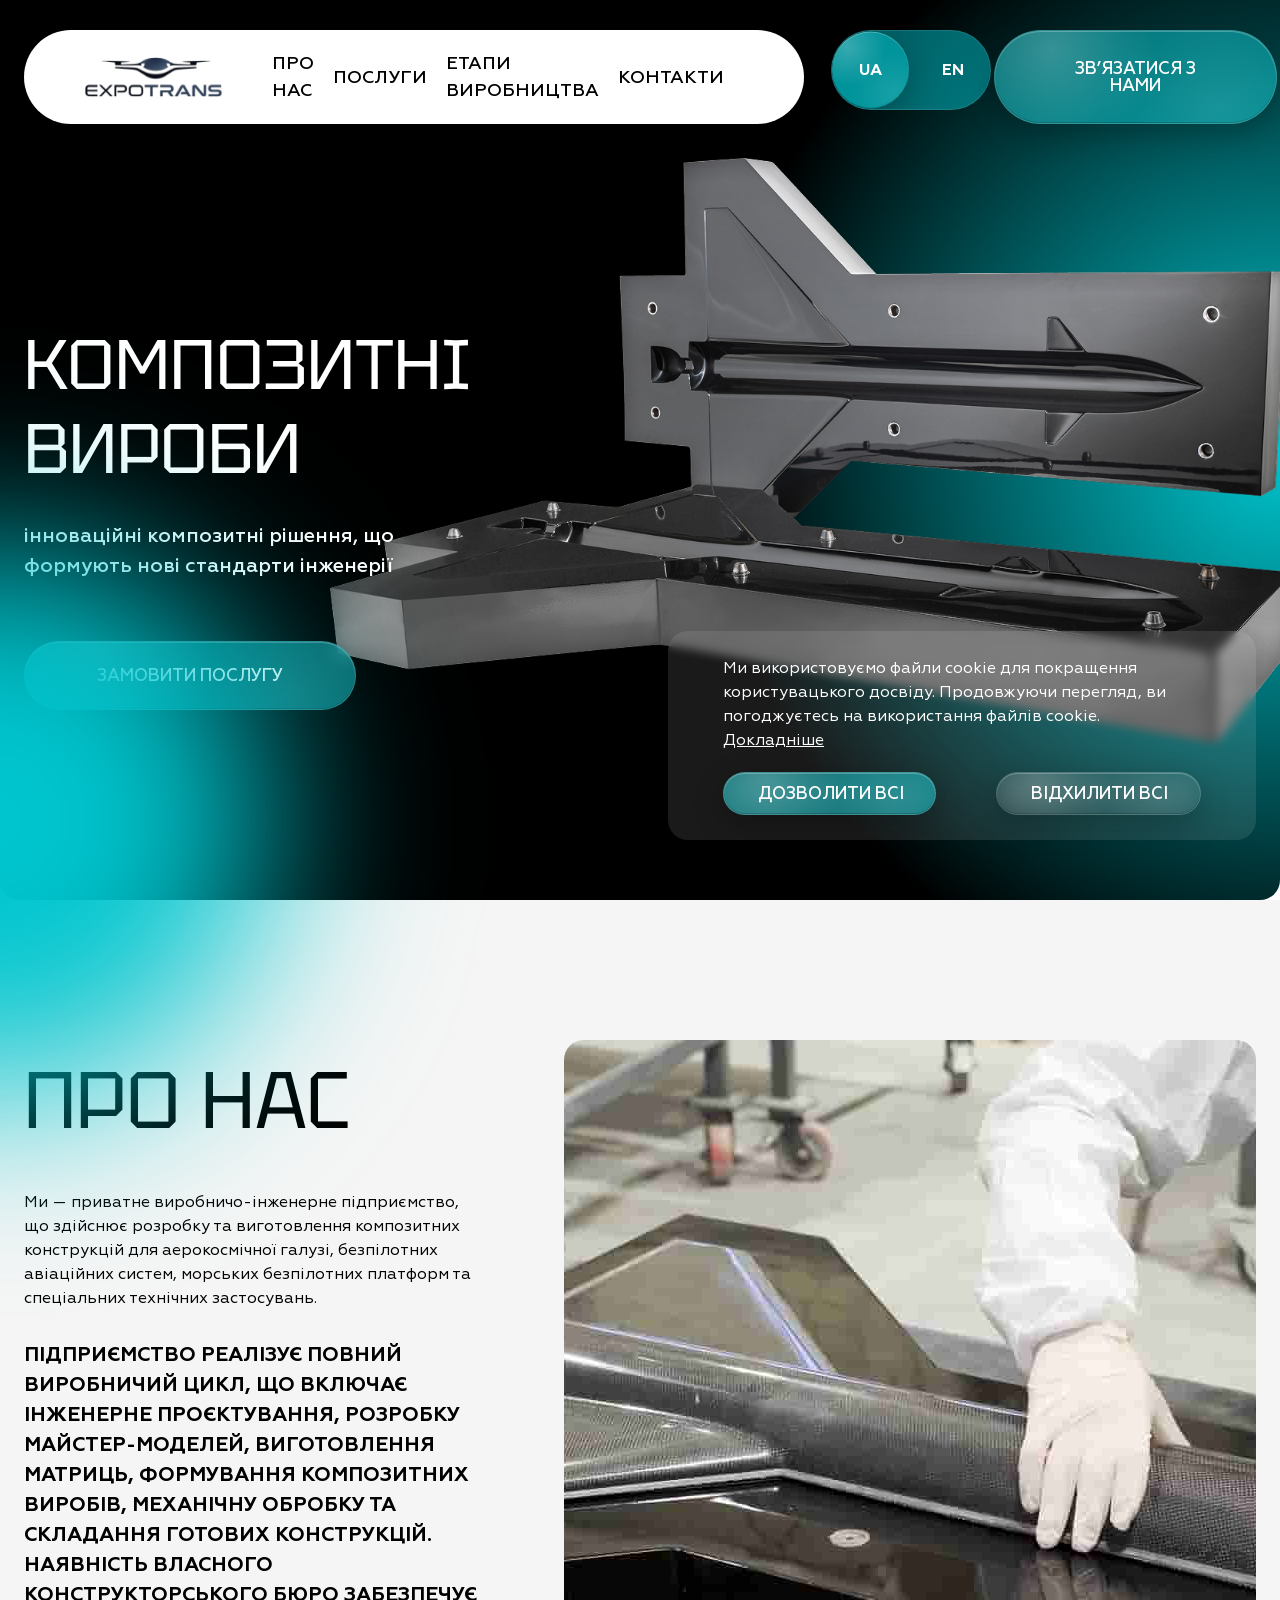
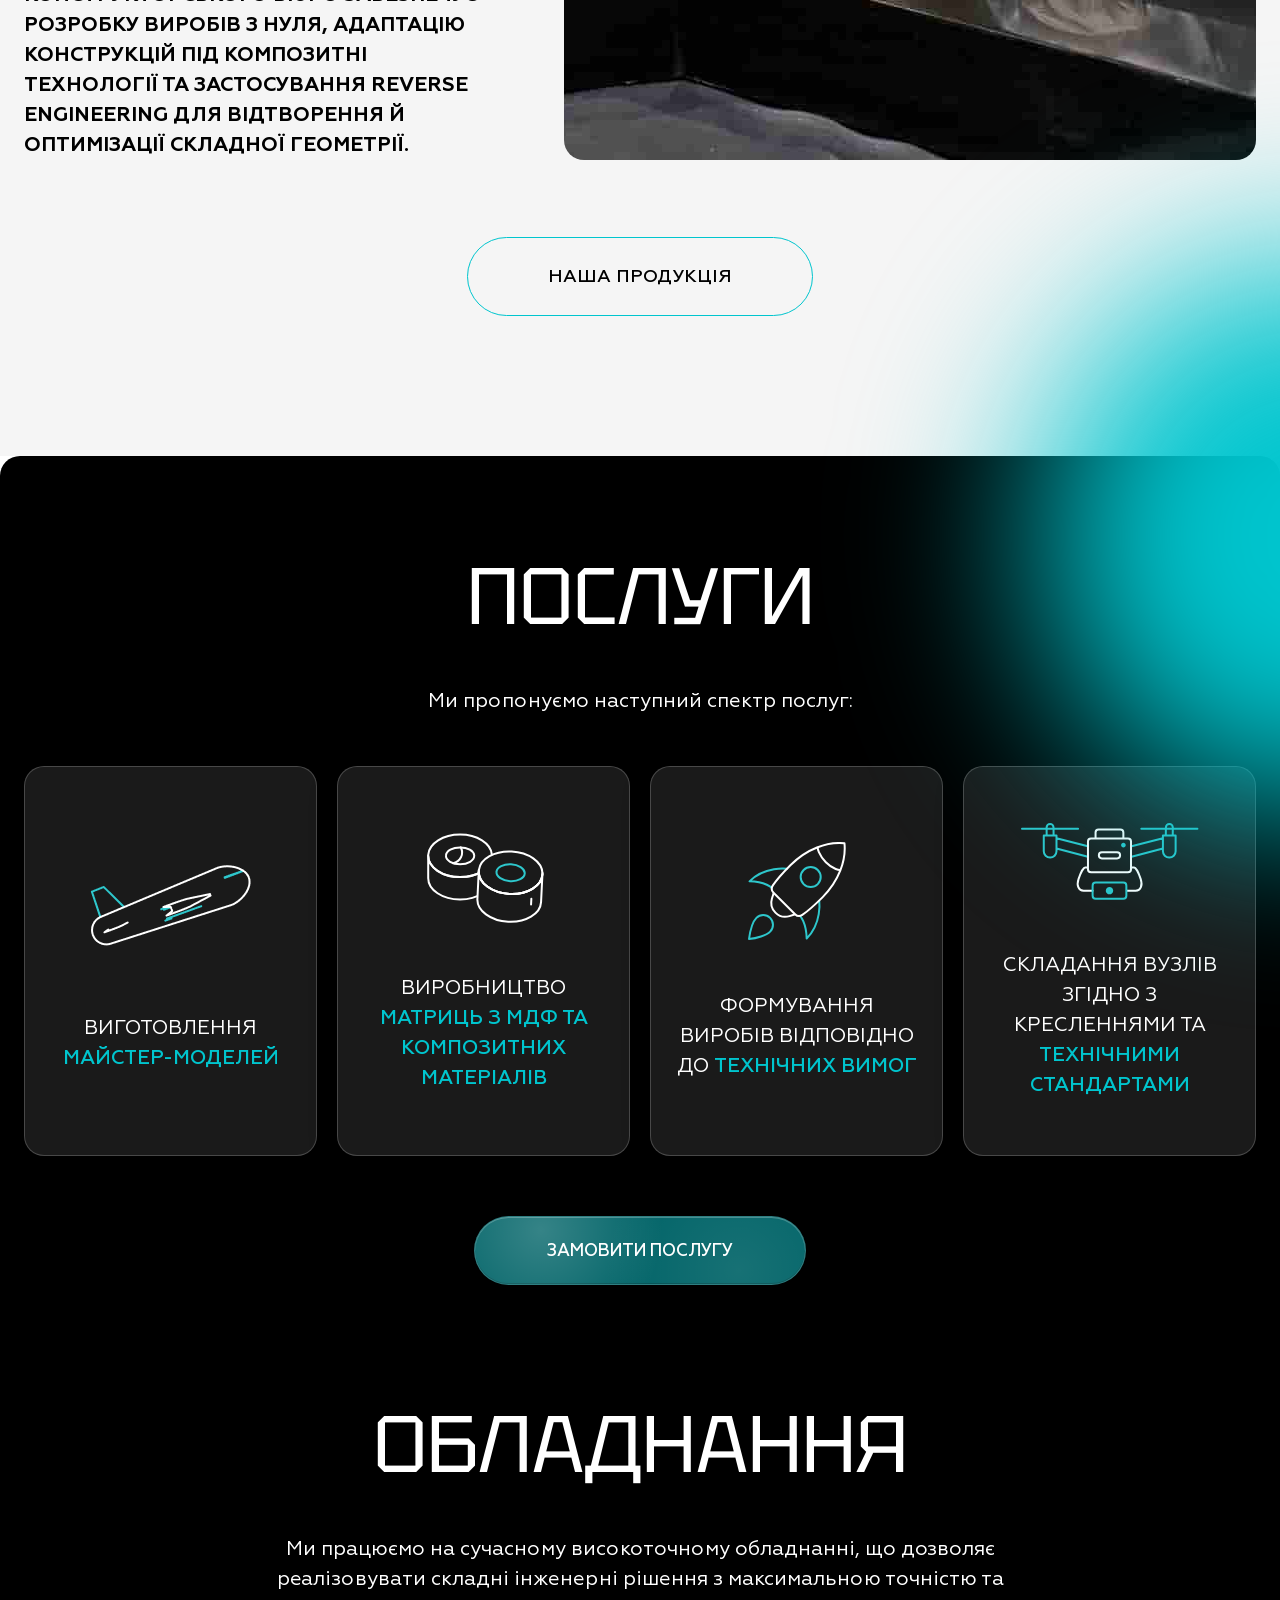
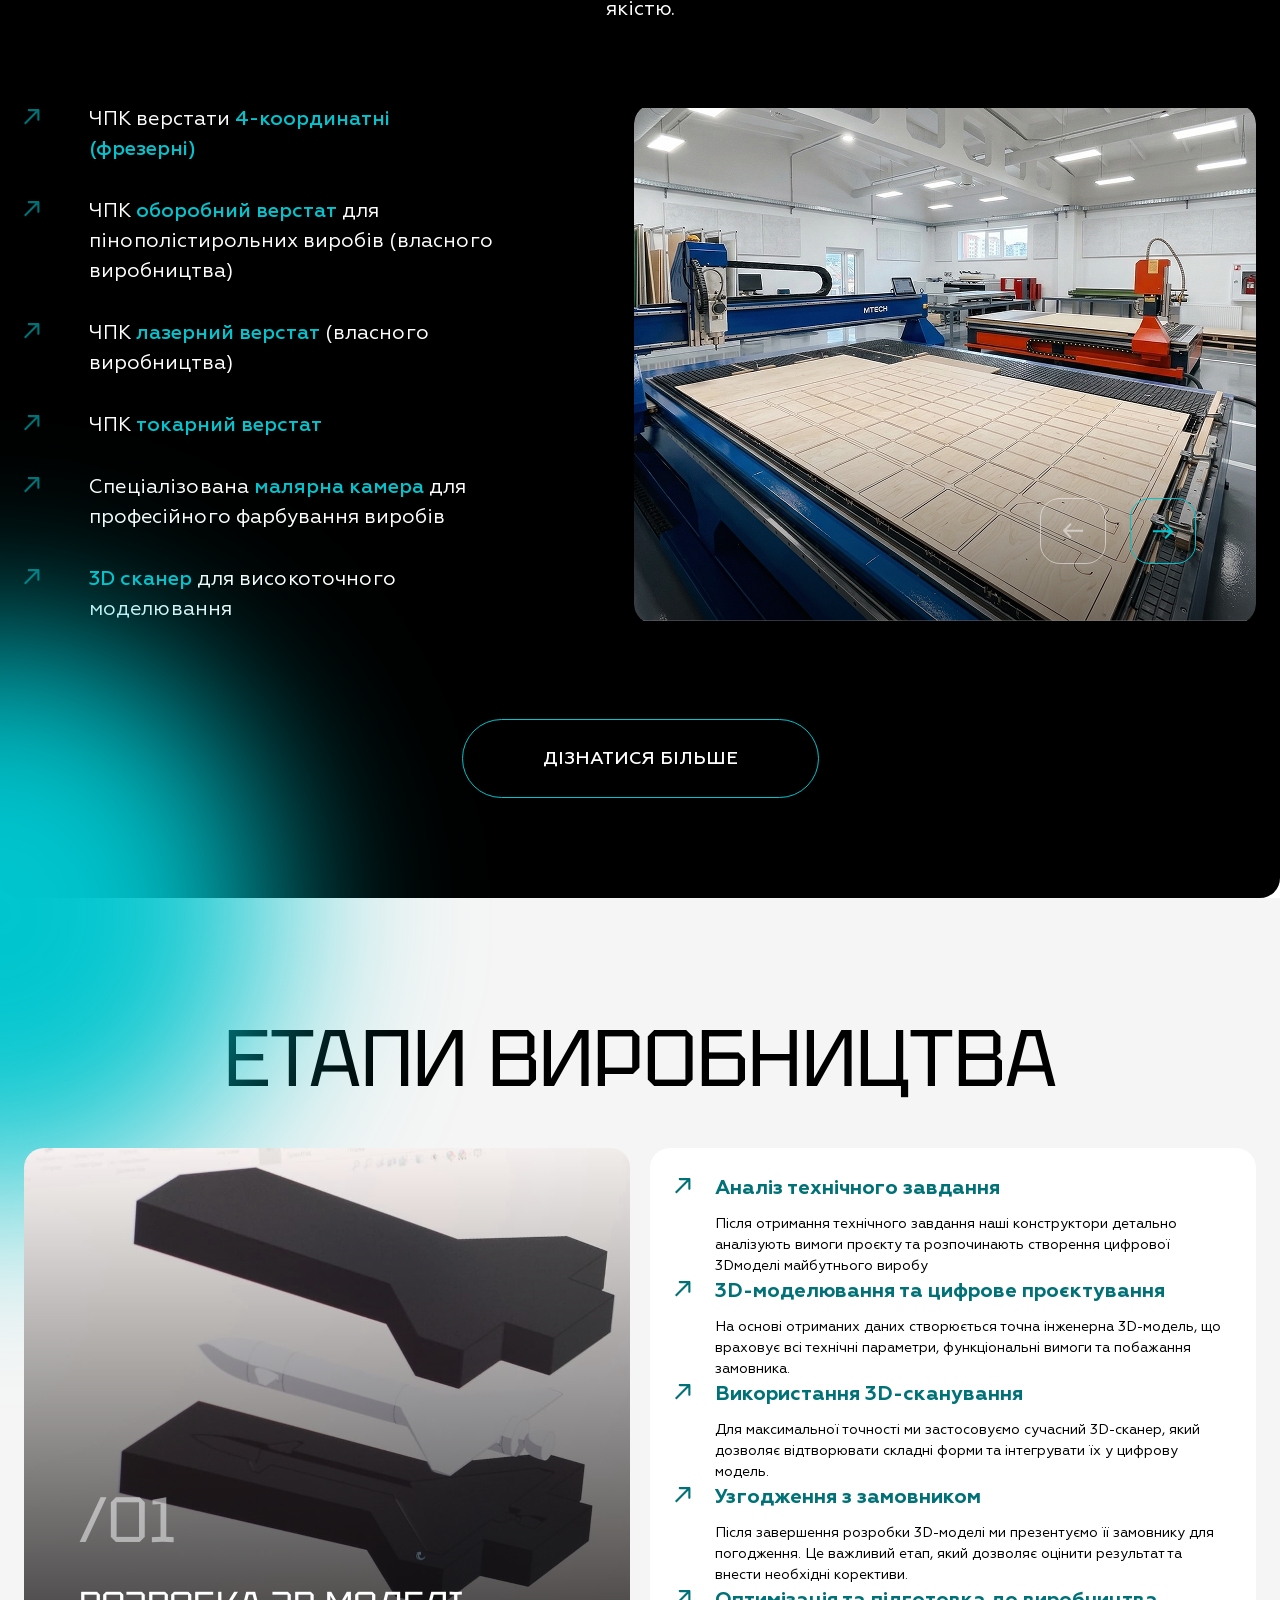
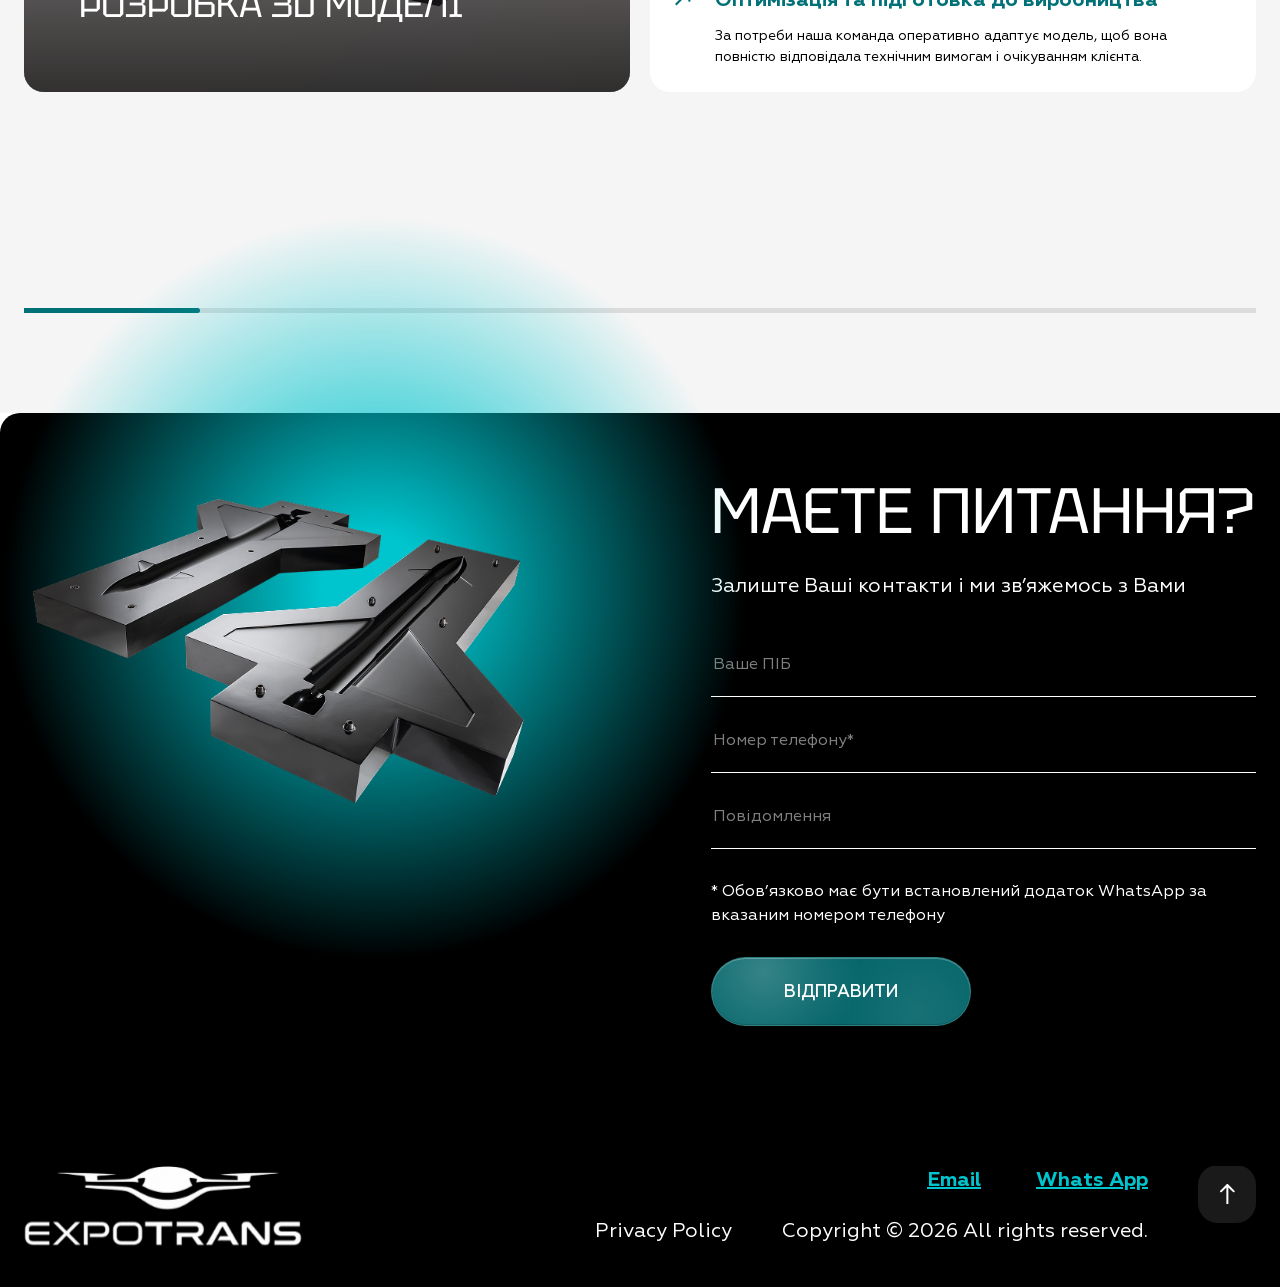
==== index.html @ 27c53d36 "Expotrans" ====
<!DOCTYPE html>
<html lang="ua">

<head>
    <meta charset="UTF-8">
    <meta name="viewport" content="width=device-width, initial-scale=1.0">
    <title>
      ІННОВАЦІЙНІ КОМПОЗИТНІ РІШЕННЯ, ЩО ФОРМУЮТЬ НОВІ СТАНДАРТИ ІНЖЕНЕРІЇ
    </title>
    <link rel="stylesheet" href="./css/main.css">
    <link rel="shortcut icon" href="./img/favicon.png" type="image/x-icon">

</head>

<body>
    <div class="overlay">
        <form class="overlay-form ajax-form">
            <svg class="close" width="32" height="32" viewBox="0 0 32 32" fill="none"
                xmlns="http://www.w3.org/2000/svg">
                <rect y="1.6515" width="2.33557" height="42.0422" transform="rotate(-45 0 1.6515)"
                    fill="currentColor" />
                <rect x="1.65137" y="31.3798" width="2.33557" height="42.0422" transform="rotate(-135 1.65137 31.3798)"
                    fill="currentColor" />
            </svg>
            <div class="overlay-form-communication d-none">
                <h3 class="overlay-title title overlay-title-ask d-none" data-key="form_title1">Маєте питання?</h3>
                <h3 class="overlay-title title overlay-title-order d-none" data-key="form_title2">Замовити послугу</h3>
                <p class="overlay-title-sub" data-key="form_sub_title">Залиште Ваші контакти і ми зв’яжемось з Вами</p>
                <div class="overlay-input-box">
                    <input type="text" name="website" style="display:none">
                    <input data-key="form_name" class="overlay-input" name="name" required="" placeholder="Ваше ПІБ"
                        type="text">
                    <input data-key="form_number" class="overlay-input" name="phone" minlength="10" required=""
                        placeholder="Номер телефону*" type="text">
                    <input data-key="form_message" class="overlay-input" name="message" placeholder="Повідомлення"
                        type="text">
                </div>
                <p data-key="form_text" class="overlay-text">* Обов’язково має бути встановлений додаток WhatsApp за
                    вказаним номером
                    телефону</p>
                <button data-key="form_button" class="btn send-btn">Відправити</button>
            </div>

            <div class="overlay-form-thanks d-none">
                <h3 data-key="form_thanks" class="overlay-form-thanks-title title success">ДЯКУЄМО!</h3>
                <h3 data-key="form_error" class="overlay-form-thanks-title title error-message thanks-error">На жаль,
                    сталася помилка</h3>
                <p data-key="form_success" class="overlay-form-thanks-text success">Ваші контакти успішно надіслано</p>
                <p data-key="form_repeat" class="overlay-form-thanks-text error-message thanks-error">Спробуйте ще раз
                </p>
                <button class="btn thanks-btn">ок</button>
            </div>

        </form>
    </div>
    <header class="header">
        <div class="header-box">
            <div class="header-container">
                <a href="/"><img class="header-logo" src="./img/logo.svg" alt="logo"></a>
                <nav class="nav" id="nav">
                    <div class="nav-box">
                        <a class="nav-link" data-key="header_about" href="/#about">ПРО НАС</a>
                        <a class="nav-link" data-key="header_services" href="/#services">ПОСЛУГИ</a>
                        <a class="nav-link" data-key="header_stages" href="/#etaps">ЕТАПИ ВИРОБНИЦТВА</a>
                        <a class="nav-link" data-key="header_contacts" href="/#contacts">КОНТАКТИ</a>
                    </div>
                    <div class="nav-mob-btns">

                        <button class="lang-switch mob">
                            <span class="label ua">UA</span>
                            <span class="label en">EN</span>
                            <span class="knob"></span>
                        </button>
                        <button data-key="header_btn" class="btn btn-header-m ask-question">ЗВ’ЯЗАТИСЯ З НАМИ</button>
                    </div>
                </nav>
                <div class="burger" id="burger">
                    <span></span>
                    <span></span>
                </div>
            </div>

            <button class="lang-switch desk">
                <span class="label ua">UA</span>
                <span class="label en">EN</span>
                <span class="knob"></span>
            </button>
            <button data-key="header_btn" class="btn btn-header-d ask-question">ЗВ’ЯЗАТИСЯ З НАМИ</button>
        </div>
    </header>
    <main>
<section class="hero">
    <div class="wrapper">
        <div>
            <h1 class="hero-title title" data-key="home_title">КОМПОЗИТНІ ВИРОБИ</h1>
            <p data-key="home_sub_title" class="hero-text">ІННОВАЦІЙНІ КОМПОЗИТНІ РІШЕННЯ, ЩО ФОРМУЮТЬ НОВІ СТАНДАРТИ
                ІНЖЕНЕРІЇ</p>
        </div>
        <button data-key="home_order" class="btn order-a-service">Замовити послугу</button>
        <div class="cookie">
            <p><span data-key="cookie_text">Ми використовуємо файли cookie для покращення користувацького досвіду.
                    Продовжуючи перегляд, ви
                    погоджуєтесь на
                    використання файлів cookie.</span> <a data-key="cookie_learn" class="cookie-link accept-coocie"
                    href="/policy">Докладніше</a></p>
            <div class="cookie-btns">
                <button class="btn accept-coocie" data-key="cookie_allow">Дозволити&nbsp;всі</button>
                <button class="cookie-btn btn accept-coocie" data-key="cookie_reject">Відхилити&nbsp;всі</button>
            </div>
        </div>
    </div>
</section>
<section id="about" class="about section-light hero-bg-before">
    <div class="wrapper">
        <div class="about-box">
            <div class="about-box-left">
                <h2 data-key="header_about" class="about-title title">Про нас</h2>
                <p data-key="about_text1">Ми — приватне виробничо-інженерне підприємство, що здійснює розробку
                    та виготовлення композитних конструкцій для аерокосмічної галузі,
                    безпілотних авіаційних систем, морських безпілотних платформ та
                    спеціальних технічних застосувань.
                </p>

                <p data-key="about_text2" class="about-text">
                    Підприємство реалізує повний виробничий цикл, що включає інженерне
                    проєктування, розробку майстер-моделей, виготовлення матриць,
                    формування композитних виробів, механічну обробку та складання готових
                    конструкцій.
                    Наявність власного конструкторського бюро забезпечує розробку виробів
                    з нуля, адаптацію конструкцій під композитні технології та застосування
                    reverse engineering для відтворення й оптимізації складної геометрії.
                </p>
            </div>
            <div class="about-box-right">
                <video poster="./img/equip_bg.jpg" autoplay muted loop playsinline webkit-playsinline preload="auto"
                    disablepictureinpicture src="./video/about.mp4"></video>
            </div>
        </div>
        <a data-key="about_button" class="about-btn" href="./pages/products.html">Наша продукція</a>
    </div>
</section>
<section id="services" class="services section-dark">
    <div class="wrapper">
        <h2 data-key="header_services" class="services-title title">Послуги</h2>
        <p data-key="services_title" class="services-title-sub">Ми пропонуємо наступний спектр послуг:</p>
        <ul class="services-list">
            <li class="services-item">
                <img src="./img/item1.png" alt="logo plane">
                <p class="services-item-text"><span data-key="services_item1">Виготовлення</span> <span
                        class="services-item-text-span" data-key="services_sub_item1">майстер-моделей</span></p>
            </li>
            <li class="services-item">
                <img src="./img/item2.svg" alt="logo materials">
                <p class="services-item-text"><span data-key="services_item2">Виробництво</span> <span
                        class="services-item-text-span" data-key="services_sub_item2">матриць з МДФ та композитних
                        матеріалів</span>
                </p>
            </li>
            <li class="services-item">
                <img src="./img/item3.svg" alt="logo rocket">
                <p class="services-item-text"><span data-key="services_item3">Формування виробів відповідно до</span>
                    <span class="services-item-text-span" data-key="services_sub_item3">технічних вимог</span></p>
            </li>
            <li class="services-item">
                <img src="./img/item4.svg" alt="logo drone">
                <p class="services-item-text"><span data-key="services_item4">Складання вузлів згідно з кресленнями
                        та</span> <span class="services-item-text-span" data-key="services_sub_item4">технічними
                        стандартами</span></p>
            </li>
        </ul>
        <button data-key="home_order" class="btn order-a-service">Замовити послугу</button>
    </div>
</section>
<section class="equipment section-dark">
    <div class="wrapper">
        <h2 data-key="equipment" class="equipment-title title">Обладнання</h2>
        <p data-key="equipment_title" class="equipment-title-sub">Ми працюємо на сучасному високоточному обладнанні, що
            дозволяє
            реалізовувати складні інженерні рішення з максимальною
            точністю та якістю.</p>
        <div class="equipment-box">
            <ul class="equipment-list">
                <li class="equipment-item item-arrow"><span data-key="equipment_item11">ЧПК верстати</span> <span
                        data-key="equipment_item12" class="colored">4-координатні
                        (фрезерні)</span></li>
                <li class="equipment-item item-arrow"><span data-key="equipment_item21">ЧПК</span> <span
                        data-key="equipment_item22" class="colored">оборобний верстат</span> <span
                        data-key="equipment_item23">для пінополістирольних виробів (власного виробництва)</span></li>
                <li class="equipment-item item-arrow"><span data-key="equipment_item21">ЧПК</span> <span
                        data-key="equipment_item32" class="colored">лазерний верстат</span>
                    <span data-key="equipment_item33">(власного виробництва)</span>
                </li>
                <li class="equipment-item item-arrow"><span data-key="equipment_item21">ЧПК</span> <span class="colored"
                        data-key="equipment_item42">токарний верстат</span></li>
                <li class="equipment-item item-arrow"><span data-key="equipment_item51">Спеціалізована</span> <span
                        class="colored" data-key="equipment_item52">малярна камера</span> <span
                        data-key="equipment_item53">для професійного фарбування виробів</span></li>
                <li class="equipment-item item-arrow"><span data-key="equipment_item61" class="colored">3D сканер
                    </span> <span data-key="equipment_item62">для високоточного
                        моделювання</span></li>
            </ul>
            <div class="equipment-slider-box" data-slider>
                <div class="equipment-slider data-slider" data-slider-track>
                    <div class="equipment-slide slide1" data-slide></div>
                    <div class="equipment-slide slide2" data-slide></div>
                    <div class="equipment-slide slide3" data-slide></div>
                    <div class="equipment-slide slide4" data-slide></div>
                    <div class="equipment-slide slide5" data-slide></div>
                </div>
                <div class="btns-slider">
                    <button class="btn-slider btn-slider-prev" data-slider-prev>
                        <svg width="15" height="21" viewBox="0 0 15 21" fill="currentColor"
                            xmlns="http://www.w3.org/2000/svg">
                            <path
                                d="M8.07112 0.292709C7.6806 -0.0978145 7.04743 -0.0978146 6.65691 0.292709L0.292946 6.65667C-0.097578 7.0472 -0.097578 7.68036 0.292946 8.07088C0.683471 8.46141 1.31664 8.46141 1.70716 8.07088L7.36401 2.41403L13.0209 8.07088C13.4114 8.46141 14.0446 8.46141 14.4351 8.07089C14.8256 7.68036 14.8256 7.0472 14.4351 6.65667L8.07112 0.292709ZM7.36401 20.0498L8.36401 20.0498L8.36401 0.999817L7.36401 0.999817L6.36401 0.999817L6.36401 20.0498L7.36401 20.0498Z"
                                fill="currentColor" />
                        </svg>
                    </button>
                    <button class="btn-slider btn-slider-next" data-slider-next>
                        <svg width="15" height="21" viewBox="0 0 15 21" fill="currentColor"
                            xmlns="http://www.w3.org/2000/svg">
                            <path
                                d="M8.07112 0.292709C7.6806 -0.0978145 7.04743 -0.0978146 6.65691 0.292709L0.292946 6.65667C-0.097578 7.0472 -0.097578 7.68036 0.292946 8.07088C0.683471 8.46141 1.31664 8.46141 1.70716 8.07088L7.36401 2.41403L13.0209 8.07088C13.4114 8.46141 14.0446 8.46141 14.4351 8.07089C14.8256 7.68036 14.8256 7.0472 14.4351 6.65667L8.07112 0.292709ZM7.36401 20.0498L8.36401 20.0498L8.36401 0.999817L7.36401 0.999817L6.36401 0.999817L6.36401 20.0498L7.36401 20.0498Z"
                                fill="currentColor" />
                        </svg>
                    </button>
                </div>
            </div>
        </div>
        <a data-key="equipment_button" class="equipment-btn" href="./pages/equipment.html">Дізнатися більше</a>
</section>
<section id="etaps" class="etaps section-light">
    <div class="wrapper">
        <h2 data-key="header_stages" class="etaps-title title">Етапи виробництва</h2>
        <div class="etaps-slider">
            <div class="etaps-slide">
                <div class="etaps-slide-media">
                    <div class="etaps-slide-media-before"></div>
                    <div class="etaps-slide-media-box">
                        <h3 class="etaps-slide-num title">/01</h3>
                        <h3 data-key="etaps_title1" class="etaps-slide-title title">Розробка 3D моделі</h3>
                    </div>
                    <video class="etaps-slide-video" autoplay muted loop playsinline webkit-playsinline preload="auto"
                        disablepictureinpicture poster="./img/etaps/etap1.jpg" src="./video/etap1.mp4"></video>
                </div>
                <div class="etaps-slide-list-box">
                    <ul class="etaps-slide-list">
                        <li class="item-arrow etaps-slide-item">
                            <h5 data-key="etaps_title11" class="etaps-slide-item-title">Аналіз технічного завдання</h5>
                            <p data-key="etaps_text11">Після отримання технічного завдання наші конструктори детально
                                аналізують вимоги
                                проєкту
                                та розпочинають створення
                                цифрової 3Dмоделі майбутнього виробу</p>
                        </li>
                        <li class="item-arrow etaps-slide-item">
                            <h5 data-key="etaps_title12" class="etaps-slide-item-title">3D-моделювання та цифрове
                                проєктування</h5>
                            <p data-key="etaps_text12">На основі отриманих даних створюється точна інженерна 3D-модель,
                                що враховує всі
                                технічні
                                параметри, функціональні
                                вимоги та побажання замовника.</p>
                        </li>
                        <li class="item-arrow etaps-slide-item">
                            <h5 data-key="etaps_title13" class="etaps-slide-item-title">Використання 3D-сканування</h5>
                            <p data-key="etaps_text13">Для максимальної точності ми застосовуємо сучасний 3D-сканер,
                                який дозволяє
                                відтворювати
                                складні форми та інтегрувати їх
                                у цифрову модель.</p>
                        </li>
                        <li class="item-arrow etaps-slide-item">
                            <h5 data-key="etaps_title14" class="etaps-slide-item-title">Узгодження з замовником</h5>
                            <p data-key="etaps_text14">Після завершення розробки 3D-моделі ми презентуємо її замовнику
                                для погодження.
                                Це
                                важливий етап, який дозволяє оцінити
                                результат та внести необхідні корективи.</p>
                        </li>
                        <li class="item-arrow etaps-slide-item">
                            <h5 data-key="etaps_title15" class="etaps-slide-item-title">Оптимізація та підготовка до
                                виробництва</h5>
                            <p data-key="etaps_text15">За потреби наша команда оперативно адаптує модель, щоб вона
                                повністю відповідала
                                технічним вимогам і очікуванням
                                клієнта.</p>
                        </li>
                    </ul>
                </div>
            </div>
            <div class="etaps-slide">
                <div class="etaps-slide-media">
                    <div class="etaps-slide-media-before"></div>
                    <div class="etaps-slide-media-box">
                        <h3 class="etaps-slide-num title">/02</h3>
                        <h3 data-key="etaps_title2" class="etaps-slide-title title">Фрезерування моделі</h3>
                    </div>
                    <video class="etaps-slide-video" autoplay muted loop playsinline webkit-playsinline preload="auto"
                        disablepictureinpicture poster="./img/etaps/etap2.jpg" src="./video/etap2.mp4"></video>
                </div>
                <div class="etaps-slide-list-box">
                    <ul class="etaps-slide-list">
                        <li class="item-arrow etaps-slide-item">
                            <h5 data-key="etaps_title21" class="etaps-slide-item-title">Початок виготовлення
                                майстер-моделі</h5>
                            <p data-key="etaps_text21">Після погодження 3D-моделі на сучасному фрезерувальному верстаті
                                з числовим
                                програмним керуванням (ЧПК) ми виготовляємо
                                майстер-модель або матрицю з високоякісного МДФ.</p>
                        </li>
                        <li class="item-arrow etaps-slide-item">
                            <h5 data-key="etaps_title22" class="etaps-slide-item-title">ЧПК-фрезерування</h5>
                            <p data-key="etaps_text22">Технологія ЧПК-фрезерування забезпечує високу точність обробки,
                                стабільність
                                параметрів та ідеальне відтворення
                                геометрії кожної деталі відповідно до цифрової моделі.</p>
                        </li>
                        <li class="item-arrow etaps-slide-item">
                            <h5 data-key="etaps_title23" class="etaps-slide-item-title">Шліфування</h5>
                            <p data-key="etaps_text23">Після завершення фрезерування майстер-модель або матриця
                                проходить етап
                                ретельного
                                шліфування та підготовки поверхні.</p>
                        </li>
                        <li class="item-arrow etaps-slide-item">
                            <h5 data-key="etaps_title24" class="etaps-slide-item-title">Технічний контроль</h5>
                            <p data-key="etaps_text24">Завершальним кроком є перевірка виробу відділом технічного
                                контролю, що гарантує
                                відповідність високим стандартам якості
                                та точності.</p>
                        </li>
                    </ul>
                </div>
            </div>
            <div class="etaps-slide">
                <div class="etaps-slide-media">
                    <div class="etaps-slide-media-before"></div>
                    <div class="etaps-slide-media-box">
                        <h3 class="etaps-slide-num title">/03</h3>
                        <h3 data-key="etaps_title3" class="etaps-slide-title title">Полімеризація</h3>
                    </div>
                    <video class="etaps-slide-video" autoplay muted loop playsinline webkit-playsinline preload="auto"
                        disablepictureinpicture poster="./img/etaps/etap3.jpg" src="./video/etap3.mp4"></video>
                </div>
                <div class="etaps-slide-list-box">
                    <ul class="etaps-slide-list">
                        <li class="item-arrow etaps-slide-item">
                            <h5 data-key="etaps_title31" class="etaps-slide-item-title">Початок полімеризації</h5>
                            <p data-key="etaps_text31">Після шліфування та підготовки майстер-модель або матриця
                                переходить до етапу
                                просочування спеціальною полімерною
                                смолою.</p>
                        </li>
                        <li class="item-arrow etaps-slide-item">
                            <h5 data-key="etaps_title32" class="etaps-slide-item-title">Особливості процесу</h5>
                            <p data-key="etaps_text32">За допомогою валиків смола рівномірно наноситься на поверхню,
                                забезпечуючи повне
                                та
                                рівномірне насичення матеріалу.
                                Такий процес дозволяє підвищити міцність, стабільність форми та довговічність
                                виробу.</p>
                        </li>
                        <li class="item-arrow etaps-slide-item">
                            <h5 data-key="etaps_title33" class="etaps-slide-item-title">Завершення полімеризації</h5>
                            <p data-key="etaps_text33">Після нанесення смоли майстер-модель / матриця поміщується до
                                спеціальної печі
                                для
                                полімеризації. У процесі
                                полімеризації матеріал набуває остаточної міцності та готовності до наступних
                                виробничих етапів.</p>
                        </li>

                    </ul>
                </div>
            </div>
            <div class="etaps-slide">
                <div class="etaps-slide-media">
                    <div class="etaps-slide-media-before"></div>
                    <div class="etaps-slide-media-box">
                        <h3 class="etaps-slide-num title">/04</h3>
                        <h3 data-key="etaps_title4" class="etaps-slide-title title">Покриття ґрунтом та лаком</h3>
                    </div>
                    <video class="etaps-slide-video" autoplay muted loop playsinline webkit-playsinline preload="auto"
                        disablepictureinpicture poster="./img/etaps/etap4.jpg" src="./video/etap4.mp4"></video>
                </div>
                <div class="etaps-slide-list-box">
                    <ul class="etaps-slide-list">
                        <li class="item-arrow etaps-slide-item">
                            <h5 data-key="etaps_title41" class="etaps-slide-item-title">Фінішна обробка</h5>
                            <p data-key="etaps_text41">Після завершення полімеризації модель переходить до етапу
                                фінішної обробки.</p>
                        </li>
                        <li class="item-arrow etaps-slide-item">
                            <h5 data-key="etaps_title42" class="etaps-slide-item-title">Лакування</h5>
                            <p data-key="etaps_text42">Далі поверхня покривається спеціальним лаком, що забезпечує
                                гладкість, захист та
                                можливість легкого відділення
                                майстер-моделі або виробу.</p>
                        </li>
                        <li class="item-arrow etaps-slide-item">
                            <h5 data-key="etaps_title43" class="etaps-slide-item-title">Шліфування та полірування</h5>
                            <p data-key="etaps_text43">Після нанесення покриття поверхня проходить етап шліфування та
                                полірування для
                                досягнення максимальної точності та
                                ідеальної якості.</p>
                        </li>
                    </ul>
                </div>
            </div>
            <div class="etaps-slide">
                <div class="etaps-slide-media">
                    <div class="etaps-slide-media-before"></div>
                    <div class="etaps-slide-media-box">
                        <h3 class="etaps-slide-num title">/05</h3>
                        <h3 data-key="etaps_title5" class="etaps-slide-title title">Збірка</h3>
                    </div>
                    <div class="box-img">

                        <img src="./img/etaps/etap5.jpg" alt="спеціаліст працює">
                    </div>
                </div>
                <div class="etaps-slide-list-box">
                    <ul class="etaps-slide-list">
                        <li class="item-arrow etaps-slide-item">
                            <h5 data-key="etaps_title51" class="etaps-slide-item-title">Етап складання</h5>
                            <p data-key="etaps_text51">У разі виготовлення композитних матриць (зокрема гелькоутних)
                                майстер-модель
                                переходить до етапу складання.</p>
                        </li>
                        <li class="item-arrow etaps-slide-item">
                            <h5 data-key="etaps_title52" class="etaps-slide-item-title">Формування матриці</h5>
                            <p data-key="etaps_text52">Досвідчені спеціалісти виконують монтаж необхідних елементів та
                                формують
                                конструкцію
                                майбутньої матриці.</p>
                        </li>
                        <li class="item-arrow etaps-slide-item">
                            <h5 data-key="etaps_title53" class="etaps-slide-item-title">Увага до деталей</h5>
                            <p data-key="etaps_text53">Особлива увага приділяється точності збірки та відповідності
                                конструкції
                                технічним
                                вимогам.</p>
                        </li>
                        <li class="item-arrow etaps-slide-item">
                            <h5 data-key="etaps_title54" class="etaps-slide-item-title">Завершення збірки</h5>
                            <p data-key="etaps_text54">Після завершення збірки майстер-модель передається на наступний
                                етап — формування
                                композитної матриці.</p>
                        </li>

                    </ul>
                </div>
            </div>
            <div class="etaps-slide">
                <div class="etaps-slide-media">
                    <div class="etaps-slide-media-before"></div>
                    <div class="etaps-slide-media-box">
                        <h3 class="etaps-slide-num title">/06</h3>
                        <h3 data-key="etaps_title6" class="etaps-slide-title title">Формування матриці</h3>
                    </div>
                    <div class="box-img">
                        <img src="./img/etaps/etap6.jpg" alt="спеціаліст працює">
                    </div>
                </div>
                <div class="etaps-slide-list-box">
                    <ul class="etaps-slide-list">
                        <li class="item-arrow etaps-slide-item">
                            <h5 data-key="etaps_title61" class="etaps-slide-item-title">Нанесення гелькоуту</h5>
                            <p data-key="etaps_text61">Першим етапом формування є нанесення шару гелькоуту на
                                майстер-модель за
                                допомогою
                                професійного пульверизатора. Гелькоут
                                формує ідеально гладку та точну поверхню майбутнього виробу.</p>
                        </li>
                        <li class="item-arrow etaps-slide-item">
                            <h5 data-key="etaps_title62" class="etaps-slide-item-title">Укладання армувальних тканин
                            </h5>
                            <p data-key="etaps_text62">Далі виконується пошарове укладання армувальних тканин з
                                нанесенням смоли для
                                забезпечення міцності та стабільності
                                конструкції.</p>
                        </li>
                        <li class="item-arrow etaps-slide-item">
                            <h5 data-key="etaps_title63" class="etaps-slide-item-title">Перехід до фінальної стадії
                                виробництва</h5>
                            <p data-key="etaps_text63">Після цього матриця проходить процес полімеризації та переходить
                                до фінальної
                                стадії
                                виробництва.</p>
                        </li>
                    </ul>
                </div>
            </div>
            <div class="etaps-slide">
                <div class="etaps-slide-media">
                    <div class="etaps-slide-media-before"></div>
                    <div class="etaps-slide-media-box">
                        <h3 class="etaps-slide-num title">/07</h3>
                        <h3 data-key="etaps_title7" class="etaps-slide-title title">Діагностично- підготовчий етап</h3>
                    </div>
                    <div class="box-img">

                        <img src="./img/etaps/etap7.jpg" alt="модель виробу">
                    </div>
                </div>
                <div class="etaps-slide-list-box">
                    <ul class="etaps-slide-list">
                        <li class="item-arrow etaps-slide-item">
                            <h5 data-key="etaps_title71" class="etaps-slide-item-title">Перевірка виробу</h5>
                            <p data-key="etaps_text71">На цьому етапі виконується перевірка геометричних розмірів та
                                поверхні виробу на
                                наявність можливих прихованих дефектів,
                                відповідність кресленням та технічній документації.</p>
                        </li>
                        <li class="item-arrow etaps-slide-item">
                            <h5 data-key="etaps_title72" class="etaps-slide-item-title">Шліфування та полірування</h5>
                            <p data-key="etaps_text72">Далі поверхня доводиться до ідеального стану шляхом шліфування та
                                полірування. За
                                необхідності наноситься спеціальне
                                захисне покриття для подальшого використання.</p>
                        </li>
                        <li class="item-arrow etaps-slide-item">
                            <h5 data-key="etaps_title73" class="etaps-slide-item-title">Завершення контролю якості</h5>
                            <p data-key="etaps_text73">Після завершення контролю якості виріб передається на виробництво
                                композитних
                                матеріалів. Надалі він використовується як
                                основа для серійного виготовлення продукції.</p>
                        </li>

                    </ul>
                </div>
            </div>
        </div>
        <div class="etaps-progress-box">
            <div class="etaps-progress"></div>
        </div>
    </div>
</section>
<section id="contacts" class="question section-dark">
    <div class="wrapper">
        <div class="question-box">
            <img src="./img/question_bg.png" alt="mold for making a drone">
            <div>
                <h2 class="question-title title" data-key="form_title1">Маєте питання?</h2>
                <p class="question-title-sub" data-key="form_sub_title">Залиште Ваші контакти і ми зв’яжемось з Вами</p>
                <form class="question-form ajax-form">
                    <input data-key="form_website" type="text" name="website" style="display:none">
                    <input data-key="form_name" class="question-input" name="name" required="" placeholder="Ваше ПІБ"
                        type="text">
                    <input data-key="form_number" class="question-input" name="phone" minlength="10" required=""
                        placeholder="Номер телефону*" type="text">
                    <input data-key="form_message" class="question-input" name="message" placeholder="Повідомлення"
                        type="text">
                    <p data-key="form_text">* Обов’язково має бути встановлений додаток WhatsApp за вказаним номером
                        телефону</p>
                    <button data-key="form_button" class="btn">Відправити</button>
                </form>
            </div>
        </div>
    </div>
</section>

    </main>
    <footer class="footer section-dark">
        <div class="wrapper">
            <a class="footer-logo" href="#"><img src="./img/logoW.svg" alt="logo"></a>
            <div class="footer-box-links">
                <a class="footer-link" href="#">Email</a>
                <a class="footer-link footer-link2"  href="#">Whats App</a>
            </div>
            <a class="footer-policy" href="./pages/policy.html">
                Privacy Policy
            </a>
            <p class="footer-text">Copyright © 2026 All rights reserved.</p>
            <a class="footer-arrow" href="#">
                <svg width="15" height="21" viewBox="0 0 15 21" fill="currentColor" xmlns="http://www.w3.org/2000/svg">
                    <path
                        d="M8.07112 0.292709C7.6806 -0.0978145 7.04743 -0.0978146 6.65691 0.292709L0.292946 6.65667C-0.097578 7.0472 -0.097578 7.68036 0.292946 8.07088C0.683471 8.46141 1.31664 8.46141 1.70716 8.07088L7.36401 2.41403L13.0209 8.07088C13.4114 8.46141 14.0446 8.46141 14.4351 8.07089C14.8256 7.68036 14.8256 7.0472 14.4351 6.65667L8.07112 0.292709ZM7.36401 20.0498L8.36401 20.0498L8.36401 0.999817L7.36401 0.999817L6.36401 0.999817L6.36401 20.0498L7.36401 20.0498Z"
                        fill="currentColor" />
                </svg>
            </a>
        </div>
    </footer>
    <script src="./js/script.js"></script>
</body>

</html>
---- css/main.css ----
/* ===== RESET / BASE ===== */
/* Box sizing */
*,
*::before,
*::after {
  box-sizing: border-box;
}

/* Remove default margins */
* {
  margin: 0;
  transition: 200ms linear;
}

/* Improve text rendering */
html:focus-within {
  scroll-behavior: smooth;
}

html {
  scroll-behavior: smooth;
}

body {
  min-height: 100vh;
  line-height: 1.5;
  text-rendering: optimizeSpeed;
  -webkit-font-smoothing: antialiased;
}

/* Media defaults */
img,
svg {
  display: block;
  max-width: 100%;
    -webkit-user-drag: none;
    user-select: none;

}

/* Remove built-in form typography */
input {
  background-color: transparent;
  outline: none;
  border: none;
  color: inherit;
}

input,
button,
textarea,
select {
  font: inherit;
}

/* Remove button styles */
button {
  background: none;
  border: none;
  cursor: pointer;
}

/* Links */
a {
  text-decoration: none;
  color: inherit;
}

/* Lists */
ul,
ol {
  list-style: none;
  padding: 0;
}

/* Tables */
table {
  border-collapse: collapse;
  border-spacing: 0;
}

/* Text overflow */
p,
h1,
h2,
h3,
h4,
h5,
h6 {
  overflow-wrap: break-word;
}

/* Root stacking context */
#root,
#__next {
  isolation: isolate;
}

body {
  font-family: "geometria";
  font-weight: 400;
  font-size: 16px;
  line-height: 1.5;
}

main {
  overflow: hidden;
}

section {
  padding: 0 24px;
}

.section-dark {
  background-color: black;
  color: white;
}
.section-light {
  color: black;
  background-color: #F5F5F5;
}

.btns-slider {
  display: flex;
  gap: 24px;
  position: absolute;
  bottom: 60px;
  right: 60px;
  z-index: 2;
}

.btn-slider {
  display: flex;
  justify-content: center;
  align-items: center;
  width: 66px;
  height: 66px;
  border-radius: 20px;
  color: #00C5CE;
  border: 1px solid #00C5CE;
}
.btn-slider-next {
  rotate: 90deg;
}
.btn-slider-prev {
  rotate: 270deg;
}
.btn-slider:not(.inactive):hover {
  background-color: #00C5CE;
  color: white;
}
.btn-slider.inactive {
  border-color: rgba(255, 255, 255, 0.5);
  color: rgba(255, 255, 255, 0.5);
  pointer-events: none;
}

.word {
  display: inline-block;
  white-space: nowrap;
}

.char {
  display: inline-block;
}

[data-key] {
    transition: opacity 0.2s ease;
}

@keyframes letterUp {
  to {
    opacity: 1;
    transform: translateY(0);
  }
}
.wrapper {
  max-width: 1440px;
  margin: 0 auto;
  width: 100%;
}

[data-key] {
  transition: opacity 0.2s ease;
}

.lang-switching [data-key] {
  opacity: 0;
}

@media (max-width: 950px) {
  .btns-slider {
    justify-content: center;
    gap: 15px;
    bottom: -35px;
    left: 50%;
    transform: translateX(-50%);
    width: 105px;
  }
  .btn-slider {
    width: 42px;
    height: 42px;
    border-radius: 14px;
  }
  .btn-slider svg {
    width: 12px;
  }
}
@font-face {
  font-family: "Tektur";
  src: url("../fonts/Tektur-VariableFont_wdth_wght.woff") format("woff");
  font-weight: 500;
  font-style: normal;
  font-display: swap;
}
@font-face {
  font-family: "Geometria";
  src: url("../fonts/Geometria-Light.woff2") format("truetype");
  font-weight: 300;
  font-style: normal;
  font-display: swap;
}
@font-face {
  font-family: "Geometria";
  src: url("../fonts/Geometria-Regular.woff2") format("truetype");
  font-weight: 400;
  font-style: normal;
  font-display: swap;
}
@font-face {
  font-family: "Geometria";
  src: url("../fonts/Geometria-Medium.woff2") format("truetype");
  font-weight: 500;
  font-style: normal;
  font-display: swap;
}
@font-face {
  font-family: "Geometria";
  src: url("../fonts/Geometria-Bold.woff2") format("truetype");
  font-weight: 700;
  font-style: normal;
  font-display: swap;
}
.header {
  position: fixed;
  top: 0;
  left: 0;
  width: 100%;
  z-index: 10;
  padding: 30px 24px 0;
}
.header-logo {
  min-width: 137px;
}
.header-container {
  display: grid;
  grid-template-columns: 1fr auto;
  align-items: center;
  gap: 50px;
  padding: 15px;
  background-color: #fff;
  border-radius: 60px;
  padding: 20px 61px;
}
.header-box {
  display: grid;
  grid-template-columns: 1fr 11% 23%;
  gap: 27px;
  max-width: 1440px;
  margin: 0 auto;
  width: 100%;
}

.nav {
  display: flex;
  max-width: 670px;
  width: 100%;
  justify-content: space-between;
  align-items: center;
  gap: 19px;
  border-radius: 40px;
}
.nav-box {
  display: contents;
}
.nav-link {
  font-size: 18px;
  text-transform: uppercase;
  font-weight: 500;
}
.nav-link:hover {
  color: #00C5CE;
}

.btn-header-d {
  display: flex;
  justify-content: center;
  align-items: center;
}

      .lang-switch {
  position: relative;
  width: 160px;
  height: 80px;
  border-radius: 999px;
  background: #00c4ce80;
  backdrop-filter: blur(10px);
  border: 1px solid rgba(255,255,255,0.1);
  cursor: pointer;
  display: flex;
  align-items: center;
  justify-content: center;
  gap: 60px;
  
  padding: 0 14px;
  font-weight: 600;
  overflow: hidden;
}

.lang-switch .label {
  position: relative;
  z-index: 2;
  color: white;
  transition: color 0.3s ease;
}

.lang-switch .knob {
  position: absolute;
  top: 50%;
  left:0;
  transform: translateY(-50%);
  width: 77px;
  height: 77px;
  background: #00c4ce80;
  border-radius: 50%;
  transition: left 0.35s ease;
  z-index: 1;
}


.lang-switch.active .knob {
  left: calc(100% - 78px);
}
.lang-switch.mob {
  display: none;
}

.btn-header-m {
  display: none;
}

.burger {
  display: none;
}

.burger.active span:first-child {
  transform: rotate(45deg) translate(5px, 5px);
  width: 25px;
}

.burger.active span:last-child {
  transform: rotate(-45deg) translate(2px, -2px);
  width: 25px;
}

.burger span {
  transition: 0.3s ease;
}


@media (max-width: 1250px) {
  
  .header-container {
    grid-template-columns: 1fr auto;
    padding: 13px 27px;
  }
  .header-box {
    grid-template-columns: 1fr;
  }
  .header-logo {
    min-width: 92px;
  }
  .nav {
    position: fixed;
    top: 0;
    right: -100%;
    height: 100vh;
    flex-direction: column;
    justify-content: space-between;
    padding: 120px 20px 80px;
    border-radius: 0;
    transition: 0.3s;
    background-color: rgb(181, 181, 181);
    overflow: hidden;
    background-color: black;
    color: #fff;
    align-items: flex-start;
    background: radial-gradient(circle 300px at 5% 90%, #00C5CE, transparent 60%), radial-gradient(circle 300px at 100% 10%, #00C5CE, transparent 60%), linear-gradient(black, black);
  }
  .nav-link {
    font-size: 24px;
    width: 100%;
  }
  .nav-link:not(:last-child) {
    border-bottom: 1px solid rgba(0, 197, 206, 0.5);
    padding-bottom: 30px;
  }
  .nav .btn {
    width: 100%;
    max-width: 500px;
    height: 80px;
  }
  .nav-box {
    display: flex;
    flex-direction: column;
    width: 100%;
    gap: 32px;
  }
  .nav-mob-btns {
    display: flex;
    flex-direction: column;
    align-items: center;
    width: 100%;
    gap: 35px;
  }
  .lang-switch.mob {
    display: flex;
  }
  .lang-switch.desk {
    display: none;
  }
  .nav.active {
    right: 0;
    z-index: -1;
  }
  .burger {
    display: flex;
    flex-direction: column;
    gap: 8px;
    cursor: pointer;
  }
  .burger span {
    height: 2px;
    background: #007277;
  }
  .burger span:first-child {
    width: 35px;
  }
  .burger span:last-child {
    width: 25px;
  }
  .btn-header-m {
    display: block;
  }
  .btn-header-d {
    display: none;
  }
}
.footer {
  position: relative;
  margin-top: -1px;
  padding: 0 24px 40px;
  font-size: 20px;
}
.footer .wrapper {
  display: grid;
  grid-template-columns: 1fr auto auto auto;
  grid-template-rows: auto auto;
  gap: 20px 50px;
}
.footer-logo {
  grid-row: 1/-1;
}
.footer-link {
  font-weight: 700;
  text-decoration: underline;
  color: #00C5CE;
  justify-self: flex-end;
}
.footer-box-links {
  display: flex;
  justify-content: flex-end;
  gap: 55px;
  grid-column: 3;
}
.footer-text {
  grid-column: 3/4;
  grid-row: 2;
}

.footer-policy {
  grid-auto-columns: 2;
  grid-row: 2;
}
.footer-policy:hover {
  color: #00C5CE;
}
.footer-arrow {
  width: 58px;
  height: 58px;
  background-color: rgba(255, 255, 255, 0.1);
  display: block;
  border-radius: 20px;
  display: flex;
  justify-content: center;
  align-items: center;
  grid-column: 4;
  grid-row: 1/-1;
}
.footer-arrow:hover {
  background-color: rgba(255, 255, 255, 0.2);
  color: #00C5CE;
}

@media (max-width: 950px) {
  .footer {
    font-size: 16px;
  }
  .footer .wrapper {
    grid-template-columns: 1fr;
    grid-template-rows: repeat(4, auto);
    gap: 40px;
    justify-items: center;
  }
  .footer-logo {
    grid-column: 1;
    grid-row: 2;
  }
  .footer-box-links {
    flex-direction: column;
    align-items: center;
    gap: 10px;
    grid-row: 3;
    grid-column: 1;
  }
  .footer-text {
    grid-column: 1;
    grid-row: 5;
    text-align: center;
  }
  .footer-policy {
    grid-row: 4;
  }
  .footer-arrow {
    grid-column: 1;
    grid-row: 1;
    background-color: rgba(255, 255, 255, 0.2);
  }
}
.list-item {
  position: relative;
  padding-left: 20px;
}
.list-item:before {
  content: "";
  position: absolute;
  left: 0;
  top: 50%;
  width: 12px;
  height: 12px;
  transform: translateY(-50%);
  background: url("../img/arrow-12.svg") no-repeat center;
  background-size: contain;
}

.title {
  font-family: "Tektur";
  color: inherit;
  font-weight: 400;
  margin-bottom: 30px;
  text-transform: uppercase;
  font-size: 80px;
}

.btn {
  background-color: rgba(0, 197, 206, 0.5);
  backdrop-filter: blur(10px);
  color: white;
  padding: 25px 72px;
  border-radius: 60px;
  text-transform: uppercase;
  text-align: center;
  font-size: 17px;
  font-weight: 500;
  line-height: 1;
  overflow: hidden;
    position: relative;
   border: 1px solid rgba(255, 255, 255, 0.18);
   transition: 200ms linear;
}

.knob {
    overflow: hidden;
}

.btn::before,
.btn::after,
.knob::before,
.knob::after{
  content: "";
  position: absolute;
  inset: 0;
  pointer-events: none;
}

.btn::before, 
.knob::before 
{
  background: radial-gradient(
    circle at 20% 20%,
    rgba(255, 255, 255, 0.35),
    transparent 45%
  );
  opacity: 0.6;
}

.btn::after,
.knob::after 
{
  background: radial-gradient(
    circle at 80% 80%,
    rgba(255, 255, 255, 0.18),
    transparent 50%
  );
  opacity: 0.5;
}

/* легкий внутрішній контраст для “скла” */
.btn,
.knob{
  box-shadow:
    inset 0 1px 0 rgba(255, 255, 255, 0.25),
    inset 0 -1px 0 rgba(0, 0, 0, 0.2),
    0 10px 30px rgba(0, 0, 0, 0.25);
}

.btn:hover {
  background-color: #00C5CE;
}

.colored {
  color: #00C5CE;
  font-weight: 500;
}

.item-arrow {
  position: relative;
}
.item-arrow::before {
  content: "";
  background: url(../img/arrow-12.svg) no-repeat;
  position: absolute;
  background-size: contain;
  height: 16px;
  width: 16px;
  top: 5px;
  left: 0px;
}

.box-img {
  overflow: hidden;
  position: relative;
}
.box-img img {
  width: 100%;
  height: 100%;
  -o-object-fit: cover;
     object-fit: cover;
  -o-object-position: center;
     object-position: center;
  display: block;
}

.crumbs {
  display: flex;
  gap: 20px;
}
.crumbs-current {
  font-weight: 300;
}
.crumbs-prev {
  font-weight: 500;
}

@media (max-width: 950px) {
  .title {
    font-size: 40px;
  }
}
@media (max-width: 560px) {
  .btn {
    padding: 17px 65px;
    font-size: 16px;
  }
  .crumbs {
    font-size: 14px;
  }
}
.question {
  padding-top: 50px;
  padding-bottom: 140px;
  border-top-left-radius: 20px;
  position: relative;
}
.question::before {
  content: "";
  position: absolute;
  width: 750px;
  height: 750px;
  top: -200px;
  right: auto;
  bottom: auto;
  left: 10%;
  background: radial-gradient(circle, #00C5CE 10%, rgba(0, 197, 206, 0) 70%);
  filter: blur(1px);
  pointer-events: none;
  z-index: 1;
}
.question {
  z-index: 1;
}
.question .wrapper {
  display: grid;
  gap: 142px;
}
.question-title {
  font-size: 64px;
  margin-bottom: 12px;
}
.question-title-sub {
  font-size: 20px;
  margin-bottom: 50px;
}
.question-box {
  display: grid;
  grid-template-columns: minmax(370px, 1fr) 1fr;
  gap: 142px;
}
.question-box img {
  position: relative;
  z-index: 1;
}
.question-form {
  display: flex;
  flex-direction: column;
  gap: 30px;
}
.question-form .btn {
  width: -moz-max-content;
  width: max-content;
}
.question-input::-moz-placeholder {
  color: rgba(255, 255, 255, 0.5);
}
.question-input::placeholder {
  color: rgba(255, 255, 255, 0.5);
}
.question-input {
  border-bottom: 1px solid white;
  padding-bottom: 20px;
}

.question-form input:-webkit-autofill,
.question-form textarea:-webkit-autofill,
.question-form input:-webkit-autofill:hover,
.question-form textarea:-webkit-autofill:hover,
.question-form input:-webkit-autofill:focus,
.question-form textarea:-webkit-autofill:focus {
    -webkit-text-fill-color: #fff !important; /* або твій колір */
    caret-color: #fff;

    /* ключовий хак */
    -webkit-box-shadow: 0 0 0px 1000px #000 inset !important;
    box-shadow: 0 0 0px 1000px #000 inset !important;

    border-radius: inherit;
    transition: background-color 9999s ease-in-out 0s;
}

.question-form input:-webkit-autofill {
    animation: autofillFix 0s forwards;
}
@media (max-width: 1650px) {
  .question {
    position: relative;
  }
  .question::before {
    content: "";
    position: absolute;
    width: 750px;
    height: 750px;
    top: -200px;
    right: auto;
    bottom: auto;
    left: 0;
    background: radial-gradient(circle, #00C5CE 10%, rgba(0, 197, 206, 0) 70%);
    filter: blur(1px);
    pointer-events: none;
    z-index: 1;
  }
}
@media (max-width: 950px) {
  .question {
    padding-top: 68px;
    padding-bottom: 77px;
    position: relative;
  }
  .question::before {
    content: "";
    position: absolute;
    width: 550px;
    height: 550px;
    top: auto;
    right: 60%;
    bottom: 100px;
    left: auto;
    background: radial-gradient(circle, #00C5CE 10%, rgba(0, 197, 206, 0) 70%);
    filter: blur(1px);
    pointer-events: none;
    z-index: 1;
  }
  .question:before {
    transform: translateX(50%);
  }
  .question-title {
    font-size: 36px;
  }
  .question-title-sub {
    font-size: 16px;
    text-align: center;
  }
  .question-box {
    grid-template-columns: 1fr;
    gap: 100px;
  }
  .question-box img {
    grid-row: 2;
    justify-self: center;
  }
}
@media (max-width: 560px) {
  .question {
    position: relative;
  }
  .question::before {
    content: "";
    position: absolute;
    width: 350px;
    height: 350px;
    top: auto;
    right: 60%;
    bottom: 100px;
    left: auto;
    background: radial-gradient(circle, #00C5CE 10%, rgba(0, 197, 206, 0) 70%);
    filter: blur(1px);
    pointer-events: none;
    z-index: 1;
  }
  .question-form .btn {
    width: 100%;
  }
}
.cookie {
  padding: 25px 55px;
  border-radius: 20px;
  background-color: rgba(255, 255, 255, 0.1);
  position: fixed;
  bottom: 60px;
  right: 240px;
  max-width: 588px;
  backdrop-filter: blur(5px);
  display: none;
  z-index: 5;
}
.cookie.active {
  display: block;
}
.cookie-link {
  text-decoration: underline;
}
.cookie-btns {
  display: flex;
  gap: 60px;
}
.cookie p {
  margin-bottom: 20px;
}
.cookie .btn, .cookie-btn {
  padding: 12px 34px;
}
.cookie-btn {
  color: white;
  background-color: transparent;
}
.cookie-btn:hover {
  background-color: transparent;
  color: rgba(255, 255, 255, 0.5);
}

.overlay {
  position: fixed;
  top: 0;
  left: 0;
  width: 100%;
  height: 100%;
  background-color: rgba(1, 1, 1, 0.5);
  z-index: 11;
  opacity: 0;
  visibility: hidden;
  pointer-events: none;
  transition: opacity 300ms ease, visibility 300ms ease;
}
.overlay.active {
  opacity: 1;
  visibility: visible;
  pointer-events: auto;
}
.overlay-form {
  position: absolute;
  top: 50%;
  left: 50%;
  transform: translate(-50%, -50%);
  max-height: 80vh;
  background-color: white;
  max-width: 710px;
  padding: 48px 85px;
  border-radius: 20px;
  display: flex;
  justify-content: center;
  align-items: center;
}

.overlay-form input:-webkit-autofill,
.overlay-form textarea:-webkit-autofill,
.overlay-form input:-webkit-autofill:hover,
.overlay-form textarea:-webkit-autofill:hover,
.overlay-form input:-webkit-autofill:focus,
.overlay-form textarea:-webkit-autofill:focus {
    -webkit-text-fill-color: #000 !important; /* або твій колір */
    caret-color: #000;

    /* ключовий хак */
    -webkit-box-shadow: 0 0 0px 1000px #fff inset !important;
    box-shadow: 0 0 0px 1000px #fff inset !important;

    border-radius: inherit;
    transition: background-color 9999s ease-in-out 0s;
}
.overlay-form-thanks-title {
  text-align: center;
  margin-bottom: 12px;
}
.overlay-form-thanks-title.thanks-error {
  font-size: 48px;
}
.overlay-form-thanks-text {
  text-align: center;
  margin-bottom: 44px;
}
.overlay-title {
  font-size: 54px;
  margin-bottom: 0;
  text-align: center;
}
.overlay-title.overlay-title-order {
  font-size: 52px;
}
.overlay-title-sub {
  font-size: 20px;
  margin-bottom: 35px;
  text-align: center;
}
.overlay-input-box {
  display: flex;
  flex-direction: column;
  gap: 30px;
  justify-content: space-between;
  margin-bottom: 20px;
}
.overlay-input::-moz-placeholder {
  color: rgba(0, 0, 0, 0.5);
}
.overlay-input::placeholder {
  color: rgba(0, 0, 0, 0.5);
}
.overlay-input {
  border-bottom: 1px solid black;
  padding-bottom: 13px;
}
.overlay-text {
  margin-bottom: 37px;
}
.overlay .btn {
  padding: 21px 85px;
  display: block;
  background-color: #007277;
  width: -moz-max-content;
  width: max-content;
  margin: auto;
}
.overlay .btn:hover {
  background-color: #00C5CE;
}

.d-none {
  display: none;
}

.close {
  position: absolute;
  top: -40px;
  right: -40px;
  color: white;
}

@media (max-width: 1650px) {
  .cookie {
    right: 24px;
  }
}
@media (max-width: 950px) {
  .cookie {
    position: fixed;
    left: 24px;
    bottom: 32px;
    max-width: 100%;
    width: calc(100vw - 48px);
  }
  .overlay-title {
    font-size: 32px;
  }
  .overlay-title.overlay-title-order {
    font-size: 28px;
  }
}
@media (max-width: 560px) {
  .cookie-btns {
    flex-direction: column;
    gap: 30px;
  }
  .overlay-form {
    min-width: 90%;
    padding: 64px 32px 55px;
  }
  .overlay-form-thanks {
    width: 100%;
  }
  .overlay-form-thanks-title.thanks-error {
    font-size: 28px;
  }
  .overlay-form-thanks-text {
    margin-bottom: 26px;
  }
  .overlay-title-sub {
    margin-bottom: 20px;
    font-size: 16px;
  }
  .overlay-text {
    margin-bottom: 30px;
    font-size: 14px;
  }
  .overlay .btn {
    padding: 17px 85px;
  }
  .close {
    top: 25px;
    right: 25px;
    color: #007277;
  }
}
.policy {
  padding-top: 160px;
  padding-bottom: 110px;
  background: radial-gradient(circle 850px at 100% 400px, #00C5CE, transparent 60%), radial-gradient(circle 550px at 0 1000px, #00C5CE, transparent 60%), linear-gradient(black, black);
  position: relative;
}
.policy::after {
  content: "";
  position: absolute;
  width: 550px;
  height: 550px;
  top: auto;
  right: -300px;
  bottom: 30px;
  left: auto;
  background: radial-gradient(
        circle,
        rgba(0, 197, 206, 1) 45%,
        rgba(0, 197, 206, 0.55) 55%,
        rgba(0, 197, 206, 0) 95%
    );
    border-radius: 50%;
    filter: blur(80px);
  pointer-events: none;
  z-index: 1;
}
.policy {
  color: white;
}
.policy-link {
  color: #00C5CE;
  text-decoration: underline;
}
.policy-box {
  max-width: 950px;
  margin: 93px auto 168px;
  font-size: 20px;
}
.policy-title-sub {
  margin-bottom: 35px;
  color: #00C5CE;
  line-height: 1.2;
  font-size: 24px;
  text-transform: uppercase;
  font-weight: 700;
}
.policy-text {
  margin-bottom: 55px;
}
.policy-item {
  color: white;
}
.policy-list {
  color: #00C5CE;
  padding-left: 20px;
  list-style: disc;
  margin-bottom: 55px;
}
.policy-list li:not(:last-child) {
  margin-bottom: 25px;
}

@media (max-width: 560px) {
  .policy {
    padding-top: 140px;
    padding-bottom: 30px;
    background: radial-gradient(circle 450px at 100% 400px, #00C5CE, transparent 60%), radial-gradient(circle 250px at 0 1000px, #00C5CE, transparent 60%), linear-gradient(black, black);
    position: relative;
  }
  .policy::after {
    content: "";
    position: absolute;
    width: 350px;
    height: 350px;
    top: auto;
    right: -175px;
    bottom: 0;
    left: auto;
    background: radial-gradient(circle, #00C5CE 10%, rgba(0, 197, 206, 0) 70%);
    filter: blur(1px);
    pointer-events: none;
    z-index: 1;
  }
  .policy-box {
    margin: 63px auto 0;
    font-size: 20px;
  }
  .policy-title {
    font-size: 30px;
  }
  .policy-title-sub {
    font-size: 20px;
    margin-bottom: 20px;
  }
  .policy-text, .policy-list {
    font-size: 16px;
    margin-bottom: 44px;
  }
  .policy-list li:not(:last-child) {
    margin-bottom: 20px;
  }
}
.error {
  background: radial-gradient(circle 950px at 90% 50%, #00C5CE, transparent 60%), linear-gradient(black, black);
  position: relative;
}
.error::before {
  content: "";
  position: absolute;
  width: 550px;
  height: 550px;
  top: auto;
  right: auto;
  bottom: -20px;
  left: -330px;
  background: radial-gradient(circle, #00C5CE 10%, rgba(0, 197, 206, 0) 70%);
  filter: blur(1px);
  pointer-events: none;
  z-index: 1;
}
.error {
  text-align: center;
  height: calc(100vh - 121px);
  display: flex;
  justify-content: center;
  align-items: center;
  color: white;
}
.error-title {
  font-size: 330px;
  line-height: 1;
}
.error-title-sub {
  font-size: 48px;
  color: #00C5CE;
  margin-bottom: 90px;
  font-weight: 500;
}
.error .btn {
  width: -moz-max-content;
  width: max-content;
  margin: auto;
  display: inline-block;
}

@media (max-width: 1650px) {
  .error {
    padding-top: 150px;
    background: radial-gradient(circle 600px at 90% 10%, #00C5CE, transparent 60%), linear-gradient(black, black);
  }
  .error-title {
    font-size: 230px;
  }
  .error-title-sub {
    font-size: 22px;
    margin-bottom: 30px;
  }
}
@media (max-width: 950px) {
  .error {
    background: radial-gradient(circle 450px at 90% 50%, #00C5CE, transparent 60%), linear-gradient(black, black);
    position: relative;
  }
  .error::before {
    content: "";
    position: absolute;
    width: 350px;
    height: 350px;
    top: auto;
    right: auto;
    bottom: -300px;
    left: -130px;
    background: radial-gradient(circle, #00C5CE 10%, rgba(0, 197, 206, 0) 70%);
    filter: blur(1px);
    pointer-events: none;
    z-index: 1;
  }
  .error-title {
    font-size: 140px;
  }
}
.hero {
  background: url(../img/hero_bg.png), radial-gradient(circle 950px at 100% 50%, #00C5CE, transparent 60%), linear-gradient(black, black);
  overflow: hidden;
  padding-top: 180px;
  padding-bottom: 190px;
  background-repeat: no-repeat;
  background-position: right center, center left;
  background-size: auto 65%, auto, cover;
  color: #fff;
  border-bottom-left-radius: 20px;
  border-bottom-right-radius: 20px;
  min-height: 100vh;
  height: auto;
  display: flex;
  align-items: flex-end;
}
.hero-title {
  font-size: clamp(40px, 6vw, 96px);
  max-width: 610px;
  line-height: 1.2;
}
.hero-text {
  margin-bottom: 0;
  max-width: 380px;
  text-transform: lowercase;
  font-size: 20px;
  font-weight: 500;
}
.hero .wrapper {
  display: flex;
  flex-direction: column;
  gap: 60px;
  align-items: flex-start;
  position: relative;
}

.about {
  padding-top: 140px;
  padding-bottom: 140px;
  position: relative;
}
.about::before {
  content: "";
  position: absolute;
  width: 650px;
  height: 650px;
  top: -35%;
  right: auto;
  bottom: auto;
  left: -330px;
  background: radial-gradient(
        circle,
        rgba(0, 197, 206, 1) 45%,
        rgba(0, 197, 206, 0.55) 55%,
        rgba(0, 197, 206, 0) 95%
    );
    border-radius: 50%;
    filter: blur(80px);
  pointer-events: none;
  z-index: 1;
}
.about {
  position: relative;
}
.about::after {
  content: "";
  position: absolute;
  width: 650px;
  height: 650px;
  top: auto;
  right: -360px;
  bottom: -35%;
  left: auto;
  background: radial-gradient(
        circle,
        rgba(0, 197, 206, 1) 45%,
        rgba(0, 197, 206, 0.55) 55%,
        rgba(0, 197, 206, 0) 95%
    );
    border-radius: 50%;
    filter: blur(80px);
  pointer-events: none;
  z-index: 1;

}
.about-box {
  margin-bottom: 77px;
  display: grid;
  grid-template-columns: minmax(200px, 460px) 1fr;
  gap: 140px;
}
.about-box-right {
  overflow: hidden;
  border-radius: 20px;
  position: relative;
  min-height: 215px;
}
.about-box-right video {
  position: absolute;
  top: 50%;
  left: 50%;
  transform: translate(-50%, -50%);
  display: block;
}
.about-text {
  margin-top: 30px;
  text-transform: uppercase;
  font-weight: 700;
  font-size: 20px;
}
.about-btn {
  border-radius: 60px;
  border: 1px solid #00C5CE;
  text-transform: uppercase;
  padding: 25px 80px;
  text-align: center;
  margin: auto;
  display: block;
  width: -moz-fit-content;
  width: fit-content;
  font-size: 18px;
  font-weight: 500;
  transition: 200ms linear;
}
.about-btn:hover {
  background-color: #00C5CE;
}

.services {
  border-top-left-radius: 20px;
  border-top-right-radius: 20px;
  padding-top: 80px;
  padding-bottom: 100px;
}
.services-title {
  text-align: center;
}
.services-title-sub {
  font-size: 20px;
  text-align: center;
  margin-bottom: 50px;
}
.services-list {
  margin-bottom: 60px;
  display: grid;
  grid-template-columns: repeat(4, 1fr);
  gap: 20px;
}
.services-item {
  background: rgba(255, 255, 255, 0.1);
  backdrop-filter: blur(20px);
  -webkit-backdrop-filter: blur(20px);
  border-radius: 20px;
  border: 1px solid rgba(255, 255, 255, 0.2);
  box-shadow: 0 10px 30px rgba(0, 0, 0, 0.2);
  height: 390px;
  display: flex;
  justify-content: center;
  align-items: center;
  flex-direction: column;
  gap: 50px;
  padding: 20px 15px;
}
.services-item-text {
  text-transform: uppercase;
  font-size: 20px;
  text-align: center;
  max-width: 250px;
}
.services-item-text-span {
  font-weight: 500;
  color: #00C5CE;
}
.services-item:hover {
  background-color: rgba(255, 255, 255, 0.15);
}
.services .btn {
  display: block;
  margin: auto;
}

.etaps {
  padding-top: 100px;
  padding-bottom: 205px;
  background: linear-gradient(#F5F5F5, #F5F5F5), radial-gradient(circle 750px at 100% 100%, #00C5CE, transparent 50%), no-repeat;
  background-repeat: no-repeat;
  background-position: right bottom;
  background-size: auto;
  position: sticky;
  top: 0;
  position: relative;
}
.etaps::before {
  content: "";
  position: absolute;
  width: 650px;
  height: 650px;
  top: -310px;
  right: auto;
  bottom: auto;
  left: -330px;
  background: radial-gradient(
        circle,
        rgba(0, 197, 206, 1) 45%,
        rgba(0, 197, 206, 0.55) 55%,
        rgba(0, 197, 206, 0) 95%
    );
    border-radius: 50%;
    filter: blur(80px);
  pointer-events: none;
  z-index: 1;
}
.etaps-title {
  text-align: center;
}
.etaps-slider {
  position: relative;
  height: 710px;
}
.etaps-slide {
  display: grid;
  width: 100%;
  gap: 20px;
  grid-template-columns: 1fr 1fr;
  position: absolute;
  top: 0;
  left: 0;
  opacity: 0;
  visibility: hidden;
  pointer-events: none;
  transform: translateY(10px);
  transition: 0.4s ease;
}
.etaps-slide.active {
  opacity: 1;
  visibility: visible;
  pointer-events: auto;
  transform: translateY(0);
  z-index: 1;
}
.etaps-slide-media, .etaps-slide-list {
  border-radius: 20px;
  overflow: hidden;
  padding: 60px 55px;
}
.etaps-slide-media {
  position: relative;
  display: flex;
  flex-direction: column;
  justify-content: flex-end;
  background-image: linear-gradient(to top, rgba(0, 0, 0, 0.8), rgba(0, 0, 0, 0));
}
.etaps-slide-media-box {
  position: relative;
  z-index: 2;
}
.etaps-slide-media-before {
  position: absolute;
  top: 0;
  left: 0;
  width: 100%;
  height: 100%;
}
.etaps-slide-media-before:before {
  content: "";
  height: 100%;
  width: 100%;
  position: absolute;
  bottom: 0;
  left: 0;
  background-image: linear-gradient(to top, rgba(0, 0, 0, 0.8), rgba(0, 0, 0, 0));
  z-index: 2;
}
.etaps-slide-video {
  position: absolute;
  top: 50%;
  left: 50%;
  transform: translate(-50%, -50%);
  height: 100%;
  z-index: 1;
}
.etaps-slide .box-img {
  position: absolute;
  top: 50%;
  left: 50%;
  transform: translate(-50%, -50%);
  width: 100%;
  z-index: 1;
}
.etaps-slide-num {
  font-size: 64px;
  color: rgba(255, 255, 255, 0.5);
  margin-bottom: 10px;
  position: relative;
  z-index: 1;
}
.etaps-slide-num.show {
  opacity: 1;
  transform: translateY(0);
}
.etaps-slide-title {
  position: relative;
  z-index: 1;
  margin-bottom: 0;
  font-size: 48px;
  color: white;
  width: 200%;
  max-width: 470px;
  transition: 1s;
  word-break: normal;
  overflow-wrap: normal;
  hyphens: none;
}
.etaps-slide-title span {
  display: inline-block;
  opacity: 0;
  transform: translateY(20px);
  animation: letterUp 0.2s ease-out forwards;
}
.etaps-slide-title.show {
  opacity: 1;
  transform: translateY(0);
}
.etaps-slide-list {
  opacity: 0;
  transform: translateY(20px);
  pointer-events: none;
  position: absolute;
  transition: 0.4s ease;
}
.etaps-slide-list.active {
  opacity: 1;
  transform: translateY(0);
  pointer-events: auto;
  position: relative;
}
.etaps-slide-list-box {
  background-color: white;
  border-radius: 20px;
  overflow: hidden;
  position: relative;
  display: flex;
  flex-direction: column;
  align-items: center;
  gap: 20px;
  justify-content: center;
  height: 730px;
  min-height: 350px;
}
.etaps-slide-item {
  padding-left: 40px;
}
.etaps-slide-item:not(:last-child) {
  margin-bottom: 20px;
}
.etaps-slide-item-title {
  font-size: 24px;
  color: #007277;
  margin-bottom: 10px;
  font-weight: 700;
}
.etaps-progress {
  width: 20%;
  background-color: #007277;
  border-top-right-radius: 5px;
  border-bottom-right-radius: 5px;
  height: 100%;
}
.etaps-progress-box {
  background-color: rgba(0, 0, 0, 0.1);
  height: 5px;
  margin-top: 50px;
}

.equipment {
  border-bottom-left-radius: 20px;
  border-bottom-right-radius: 20px;
  padding-bottom: 100px;
  position: relative;
  margin-top: -1px;
}
.equipment-title {
  text-align: center;
}
.equipment-title-sub {
  font-size: 20px;
  text-align: center;
  margin: 0 auto 80px;
  max-width: 800px;
}
.equipment-btn {
  border-radius: 60px;
  border: 1px solid #00C5CE;
  text-transform: uppercase;
  padding: 25px 80px;
  text-align: center;
  margin: auto;
  display: block;
  width: -moz-fit-content;
  width: fit-content;
  font-size: 18px;
  font-weight: 500;
  transition: 200ms linear;
}
.equipment-btn:hover {
  background-color: #00C5CE;
}
.equipment-box {
  margin-bottom: 95px;
  display: grid;
  grid-template-columns: minmax(300px, 470px) 1fr;
  gap: 140px;
}
.equipment-list {
  display: flex;
  flex-direction: column;
  gap: 32px;
}
.equipment-item {
  font-size: 20px;
  padding-left: 65px;
}
.equipment-slider {
  border-radius: 20px;
  position: relative;
  overflow: hidden;
  height: 100%;
}
.equipment-slider-box {
  position: relative;
  height: 100%;
}
.equipment-slide {
  position: absolute;
  bottom: 0;
  left: 0;
  width: 100%;
  height: 100%;
  border-radius: 20px;
  background-size: cover;
  background-position: center;
  transform: translateY(100%);
  transition: transform 0.4s ease;
}
.equipment-slide.active {
  transform: translateY(0);
}
.equipment-slide.slide1 {
  background: linear-gradient(to top, rgba(0, 0, 0, 0.5), rgba(0, 0, 0, 0) 40%), url(../img/slider/slide1.jpg) no-repeat;
  background-position: center;
}
.equipment-slide.slide2 {
  background: linear-gradient(to top, rgba(0, 0, 0, 0.5), rgba(0, 0, 0, 0) 40%), url(../img/slider/slide2.jpg) no-repeat;
  background-position: center;
}
.equipment-slide.slide3 {
  background: linear-gradient(to top, rgba(0, 0, 0, 0.5), rgba(0, 0, 0, 0) 40%), url(../img/slider/slide3.jpg) no-repeat;
  background-position: center;
}
.equipment-slide.slide4 {
  background: linear-gradient(to top, rgba(0, 0, 0, 0.5), rgba(0, 0, 0, 0) 40%), url(../img/slider/slide4.jpg) no-repeat;
  background-position: center;
}
.equipment-slide.slide5 {
  background: linear-gradient(to top, rgba(0, 0, 0, 0.5), rgba(0, 0, 0, 0) 40%), url(../img/slider/slide5.jpg) no-repeat;
  background-position: center;
}
.equipment-slide.slide1p {
  background: url(../img/products/slide1.jpg) no-repeat;
  background-position: center;
  background-size: cover;
}
.equipment-slide.slide2p {
  background: url(../img/products/slide2.jpg) no-repeat;
  background-position: center;
  background-size: cover;
}
.equipment-slide.slide3p {
  background: url(../img/products/slide3.jpg) no-repeat;
  background-position: center;
  background-size: cover;
}
.equipment-slide.slide4p {
  background: url(../img/products/slide4.jpg) no-repeat;
  background-position: center;
  background-size: cover;
}

@media (max-width: 1650px) {
  .hero-title {
    font-size: 70px;
  }
  .about-box {
    gap: 80px;
  }
  .etaps {
    padding-bottom: 100px;
  }
  .etaps-slider {
    height: 480px;
  }
  .etaps-slide-title {
    font-size: 36px;
  }
  .etaps-slide-item:not(:last-child) {
    margin-bottom: 0;
  }
  .etaps-slide-item-title {
    font-size: 20px;
  }
  .etaps-slide-list {
    padding: 25px;
  }
  .etaps-slide-list p {
    font-size: 14px;
  }
  .etaps-slide-list-box {
    height: 460px;
  }
}
@media (max-width: 1450px) {
  .etaps-slide-list-box {
    height: 100%;
    min-height: 390px;
  }
  .etaps-slide-title {
    width: 100%;
  }
  .etaps-slider {
    height: 710px;
  }
}
@media (max-width: 950px) {
  .about {
    padding-top: 70px;
    padding-bottom: 70px;
  }
  .about-box {
    grid-template-columns: 1fr;
    gap: 40px;
    margin-bottom: 35px;
  }
  .services {
    padding-top: 50px;
    padding-bottom: 70px;
  }
  .services-title-sub {
    font-size: 16px;
    margin-bottom: 43px;
  }
  .services-list {
    grid-template-columns: 1fr 1fr;
    margin-bottom: 43px;
    gap: 15px;
  }
  .services-item {
    height: auto;
  }
  .services-item img {
    max-height: 50px;
  }
  .services-item-text {
    font-size: 12px;
  }
  .equipment {
    padding-top: 0;
    padding-bottom: 70px;
  }
  .equipment-title-sub {
    font-size: 16px;
    margin: 0 auto 40px;
  }
  .equipment-box {
    grid-template-columns: 1fr;
    gap: 70px;
  }
  .equipment-item {
    font-size: 16px;
    padding-left: 55px;
  }
  .equipment-slider {
    height: 188px;
  }
  .equipment-slider-box {
    margin-bottom: 50px;
  }
  .equipment-slide.slide1 {
    background-size: 100% auto;
  }
  .equipment-slide.slide2 {
    background-size: 100% auto;
  }
  .equipment-slide.slide3 {
    background-size: 100% auto;
  }
  .equipment-slide.slide4 {
    background-size: 100% auto;
  }
  .equipment-slide.slide5 {
    background-size: 100% auto;
  }
  .equipment-btn {
    padding: 17px 60px;
  }
  .etaps {
    padding-top: 67px;
    padding-bottom: 67px;
    position: relative;
  }
  .etaps::before {
    content: "";
    position: absolute;
    width: 250px;
    height: 250px;
    top: -125px;
    filter: blur(35px);
    right: auto;
    bottom: auto;
    left: -125px;
    pointer-events: none;
    z-index: 1;
  }
  .etaps-title {
    text-align: left;
  }
  .etaps-slider {
    display: grid;
    grid-template-columns: 1fr;
    height: 100%;
    gap: 50px;
  }
  .etaps-slide {
    position: static;
    gap: 27px;
    grid-template-columns: 1fr;
    opacity: 1;
    visibility: visible;
  }
  .etaps-slide-item:not(:last-child) {
    margin-bottom: 20px;
  }
  .etaps-slide-num {
    font-size: 40px;
    line-height: 1;
  }
  .etaps-slide-title {
    font-size: 24px;
    width: 100%;
  }
  .etaps-slide-media {
    height: 300px;
    padding: 23px;
  }
  .etaps-slide-list {
    opacity: 1;
    position: static;
    padding: 0;
  }
  .etaps-slide-list-box {
    background-color: transparent;
    height: 100%;
    min-height: auto;
  }
  .etaps-slide-video {
    height: initial;
  }
  .etaps-progress-box {
    display: none;
  }
}
@media (max-width: 560px) {
  .hero {
    background: url(../img/hero_bg.png), radial-gradient(circle 450px at 100% 70%, #00C5CE, transparent 60%), linear-gradient(black, black);
    padding-top: 140px;
    padding-bottom: 24px;
    background-repeat: no-repeat;
    background-position: center bottom 112px, center, center;
    background-size: auto 25%, cover, cover;
    align-items: flex-start;
  }
  .hero-title {
    font-size: 48px;
  }
  .hero .wrapper {
    justify-content: space-between;
    align-items: stretch;
    height: calc(100vh - 220px);
  }
  .about {
    position: relative;
  }
  .about::before {
    content: "";
    position: absolute;
    width: 250px;
    height: 250px;
    filter: blur(35px);
    top: -13%;
    right: auto;
    bottom: auto;
    left: -140px;
    pointer-events: none;
    z-index: 1;
  }
  .about {
    position: relative;
  }
  .about::after {
    content: "";
    position: absolute;
    width: 250px;
    height: 250px;
    filter: blur(35px);
    top: auto;
    right: -140px;
    bottom: -13%;
    left: auto;
    pointer-events: none;
    z-index: 1;
  }
  .about-btn {
    padding: 17px 65px;
    width: 100%;
  }
  .etaps-slide-media {
    height: 212px;
  }
}
.equipment_hero {
  background-image: linear-gradient(rgba(0, 0, 0, 0.2), rgba(0, 0, 0, 0.2)), linear-gradient(to right, rgba(0, 0, 0, 0.9), rgba(0, 0, 0, 0)), url(../img/equip_bg.jpg);
  background-repeat: no-repeat;
  background-size: cover;
  background-position: center;
  padding-top: 160px;
  padding-bottom: 250px;
  color: white;
  height: 100vh;
}
.equipment_hero .wrapper {
  display: flex;
  flex-direction: column;
  justify-content: space-between;
  height: 100%;
  gap: 20px;
}
.equipment_hero-title {
  max-width: 580px;
  margin-bottom: 0;
  line-height: 1.2;
}
.equipment_hero-text {
  max-width: 580px;
  font-size: 24px;
  font-weight: 500;
}
.equipment_catalog {
  position: relative;
}
.equipment_catalog::before {
  content: "";
  position: absolute;
  width: 500px;
  height: 500px;
  top: -240px;
  right: auto;
  bottom: auto;
  left: -250px;
  background: radial-gradient(
        circle,
        rgba(0, 197, 206, 1) 45%,
        rgba(0, 197, 206, 0.55) 55%,
        rgba(0, 197, 206, 0) 95%
    );
    border-radius: 50%;
    filter: blur(80px);
  pointer-events: none;
  z-index: 1;
}
.equipment_catalog {
  padding-bottom: 30px;
  margin-bottom: -20px;
}
.equipment_catalog-el {
  display: grid;
  grid-template-columns: 1fr 1fr minmax(300px, 480px);
  border-bottom: 1px solid rgba(0, 197, 206, 0.5);
  padding: 90px 0 50px;
  gap: 72px 140px;
  margin: auto;
}
.equipment_catalog-el-num {
  font-size: 128px;
  line-height: 1;
  margin-bottom: 0;
  color: rgba(0, 197, 206, 0.5);
}
.equipment_catalog-el-box {
  display: flex;
  flex-direction: column;
  gap: 30px;
}
.equipment_catalog-el-box-paragraph {
  display: flex;
  flex-direction: column;
  gap: 20px;
}
.equipment_catalog-el-title {
  font-size: 24px;
  font-weight: 700;
}
.equipment_catalog-el-title-sub {
  text-transform: uppercase;
}
.equipment_catalog-el-list {
  display: flex;
  flex-direction: column;
  gap: 20px;
}
.equipment_catalog-el-item {
  padding-left: 40px;
}
.equipment_catalog-el-img {
  overflow: hidden;
  position: relative;
}
.equipment_catalog-el-img img {
  width: 100%;
  height: 100%;
  -o-object-fit: cover;
     object-fit: cover;
  -o-object-position: center;
     object-position: center;
  display: block;
}
.equipment_catalog-el-img {
  grid-column: 1/-1;
  max-height: 500px;
  border-radius: 20px;
  display: flex;
  gap: 20px;
}
.equipment_catalog-el-img-box {
  overflow: hidden;
  position: relative;
}
.equipment_catalog-el-img-box img {
  width: 100%;
  height: 100%;
  -o-object-fit: cover;
     object-fit: cover;
  -o-object-position: center;
     object-position: center;
  display: block;
}
.equipment_catalog-el-img-box {
  border-radius: 20px;
}
@media (max-width: 1650px) {
  .equipment_hero {
    padding-bottom: 50px;
  }
}
@media (max-width: 950px) {
  .equipment_catalog {
    padding-top: 56px;
  }
  .equipment_catalog-el {
    width: 100%;
    grid-template-columns: 1fr;
    gap: 20px;
    padding: 23px 0;
  }
  .equipment_catalog-el-title {
    font-size: 24px;
  }
  .equipment_catalog-el-box {
    display: flex;
    flex-direction: column;
    gap: 20px;
    font-size: 14px;
  }
  .equipment_catalog-el-img {
    max-height: 400px;
    flex-direction: column;
  }
}
@media (max-width: 768px) {
  .equipment_hero {
    padding-top: 112px;
    padding-bottom: 135px;
  }
  .equipment_hero-title {
    font-size: 32px;
    margin-bottom: 40px;
  }
  .equipment_hero-text {
    font-size: 16px;
  }
}

.products_hero {
  background-image: linear-gradient(to right, black 10%, rgba(0, 0, 0, 0) 40%), url(../img/products_bg.png), radial-gradient(circle 950px at 100% 50%, #00C5CE, transparent 60%), linear-gradient(black, black);
  background-repeat: no-repeat;
  background-position: center right;
  background-size: 100% 100%;
  padding-top: 160px;
  padding-bottom: 250px;
  background-size: cover;
  color: white;
  height: 100vh;
}
.products_hero .wrapper {
  display: flex;
  flex-direction: column;
  justify-content: space-between;
  height: 100%;
}
.products_hero-title {
  max-width: 580px;
  line-height: 1.2;
}
.products_hero-text {
  max-width: 580px;
  font-size: 24px;
  font-weight: 500;
}
.products_catalog {
  padding-top: 100px;
  padding-bottom: 100px;
  position: relative;
}
.products_catalog::before {
  content: "";
  position: absolute;
  width: 650px;
  height: 650px;
  top: -340px;
  right: auto;
  bottom: auto;
  left: -285px;
  background: radial-gradient(
        circle,
        rgba(0, 197, 206, 1) 45%,
        rgba(0, 197, 206, 0.55) 55%,
        rgba(0, 197, 206, 0) 95%
    );
    border-radius: 50%;
    filter: blur(80px);
  pointer-events: none;
  z-index: 1;
}
.products_catalog {
  position: relative;
}
.products_catalog::after {
  content: "";
  position: absolute;
  width: 650px;
  height: 650px;
  top: auto;
  right: -300px;
  bottom: -300px;
  left: auto;
  background: radial-gradient(
        circle,
        rgba(0, 197, 206, 1) 45%,
        rgba(0, 197, 206, 0.55) 55%,
        rgba(0, 197, 206, 0) 95%
    );
    border-radius: 50%;
    filter: blur(80px);
  pointer-events: none;
  z-index: 1;
}
.products_catalog .wrapper {
  display: flex;
  flex-direction: column;
  gap: 65px;
}
.products_catalog-el {
  display: grid;
  grid-template-columns: 1fr 1fr;
  gap: 20px;
  height: 470px;
}
.products_catalog-el-content {
  display: flex;
  flex-direction: column;
  justify-content: space-between;
  gap: 20px;
  background-color: white;
  padding: 78px 60px;
  position: relative;
  z-index: 1;
  border-radius: 20px;
  overflow: hidden;
}
.products_catalog-el-content-title {
  color: #007277;
  text-transform: uppercase;
  font-size: 36px;
  font-weight: 700;
}
.products_catalog-el-slider {
  border-radius: 20px;
  position: relative;
}

.products_catalog-el-list {
  display: flex;
  flex-direction: column;
  gap: 20px;
}
.products_catalog-el-item {
  padding-left: 35px;
}
@media (max-width: 1650px) {
  .products_hero {
    padding-bottom: 50px;
  }
}
@media (max-width: 950px) {
  .products_catalog {
    padding-top: 55px;
    padding-bottom: 90px;
    position: relative;
  }
  .products_catalog::before {
    content: "";
    position: absolute;
    width: 350px;
    height: 350px;
    top: -160px;
    filter: blur(40px);
    right: auto;
    bottom: auto;
    left: -200px;
    pointer-events: none;
    z-index: 1;
  }
  .equipment_catalog::before {
    width: 350px;
    height: 350px;
    top: -160px;
    filter: blur(50px);
    right: auto;
    bottom: auto;
    left: -200px;
    pointer-events: none;
    z-index: 1;
  }
  .products_catalog {
    position: relative;
  }
  .products_catalog::after {
    content: "";
    position: absolute;
    width: 350px;
    height: 350px;
    top: auto;
    right: -175px;
    bottom: -175px;
    left: auto;
    filter: blur(40px);
    pointer-events: none;
    z-index: 1;
  }
  .products_catalog-el {
    grid-template-columns: 1fr;
    gap: 33px;
    height: 100%;
  }
  .products_catalog-el .btns-slider {
    bottom: 25px;
  }
  .products_catalog-el-content {
    padding: 0;
    background-color: transparent;
    border-radius: 0;
  }
  .products_catalog-el-content-title {
    font-size: 20px;
  }
  .products_catalog-el-slider {
    height: 380px;
  }
  .products_catalog-el-slider .equipment-slider {
    height: 280px;
  }
  .products_catalog-el-slider.revers {
    grid-row: 2;
  }
  .products_catalog-el-slider {
    min-height: 280px;
    border-radius: 20px;
    overflow: hidden;
  }
  .products_catalog-el-slider .btn-slider.inactive {
    border-color: rgba(0, 0, 0, 0.5);
    color: rgba(0, 0, 0, 0.5);
    pointer-events: none;
  }
  .products_catalog-el-item {
    font-size: 14px;
  }
}
@media (max-width: 560px) {
  .products_catalog {
    position: relative;
  }
 
  .products_catalog {
    position: relative;
  }
  
}/*# sourceMappingURL=main.css.map */
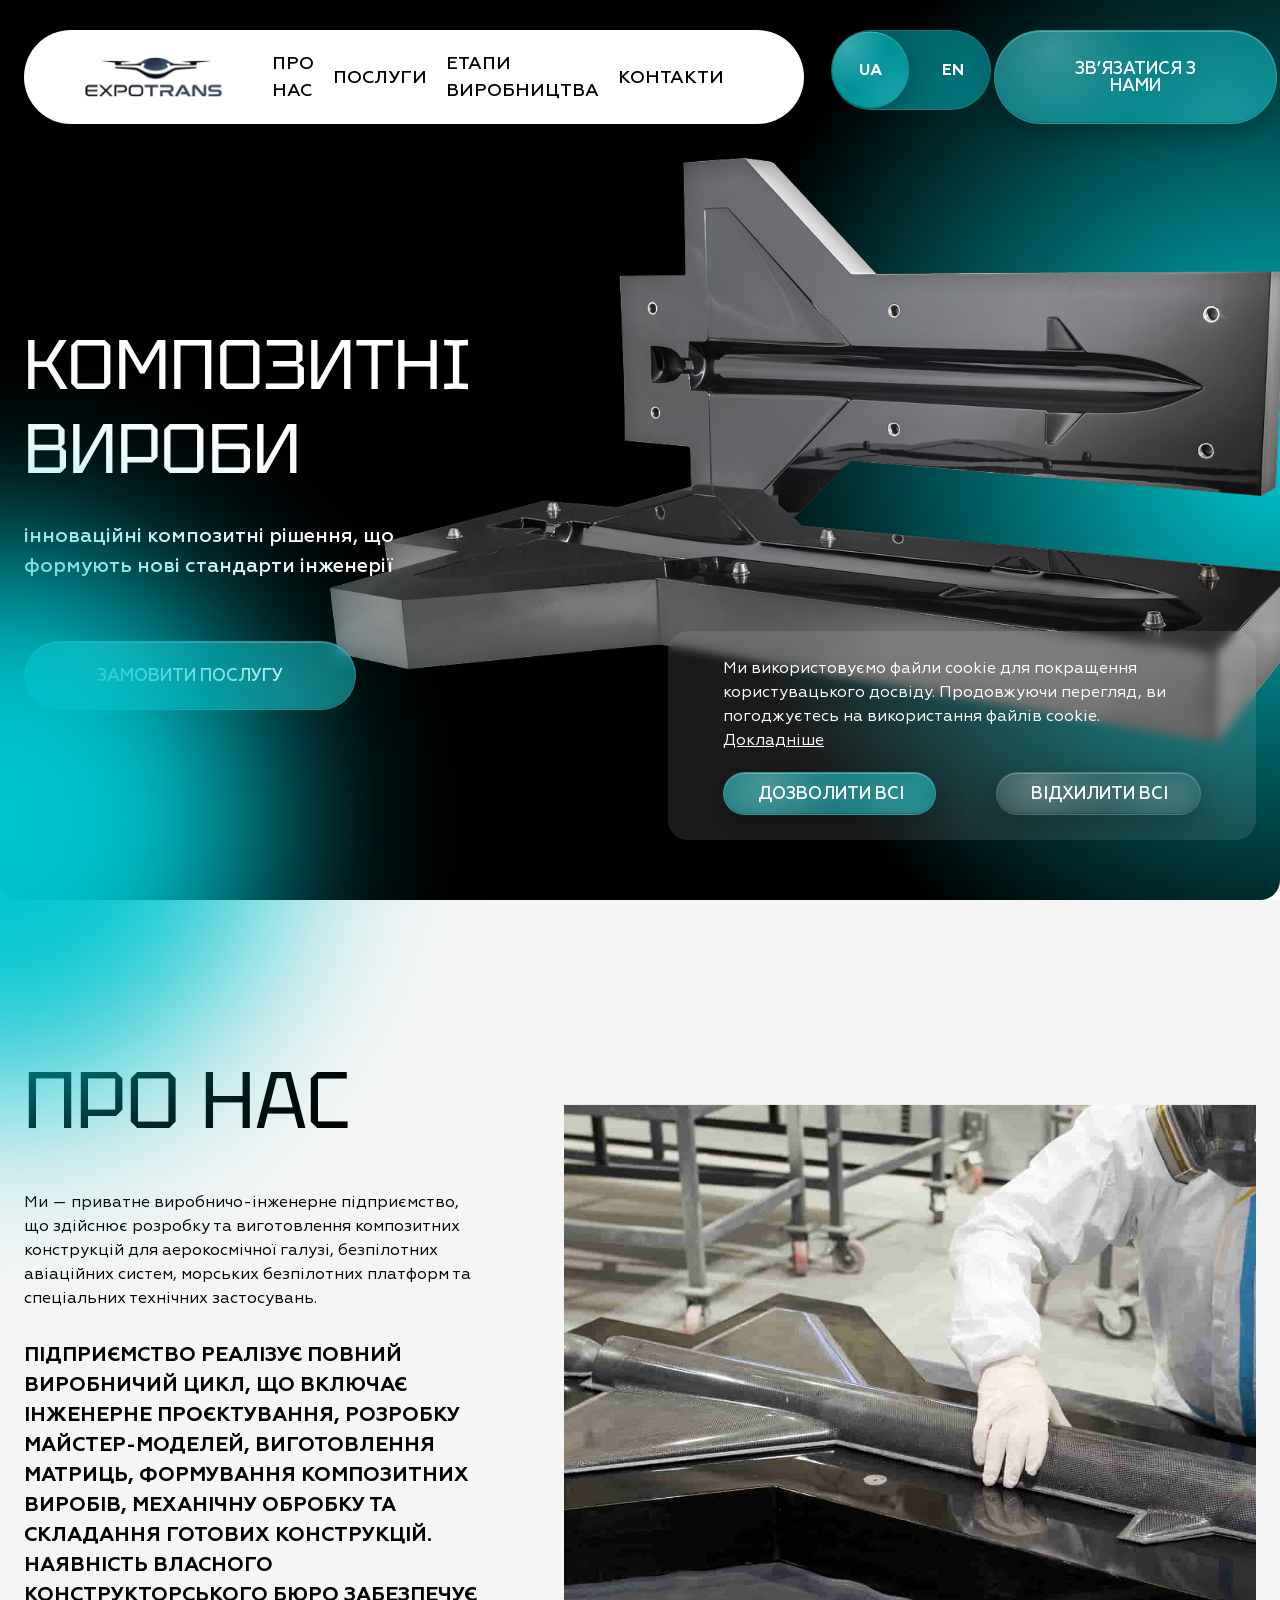
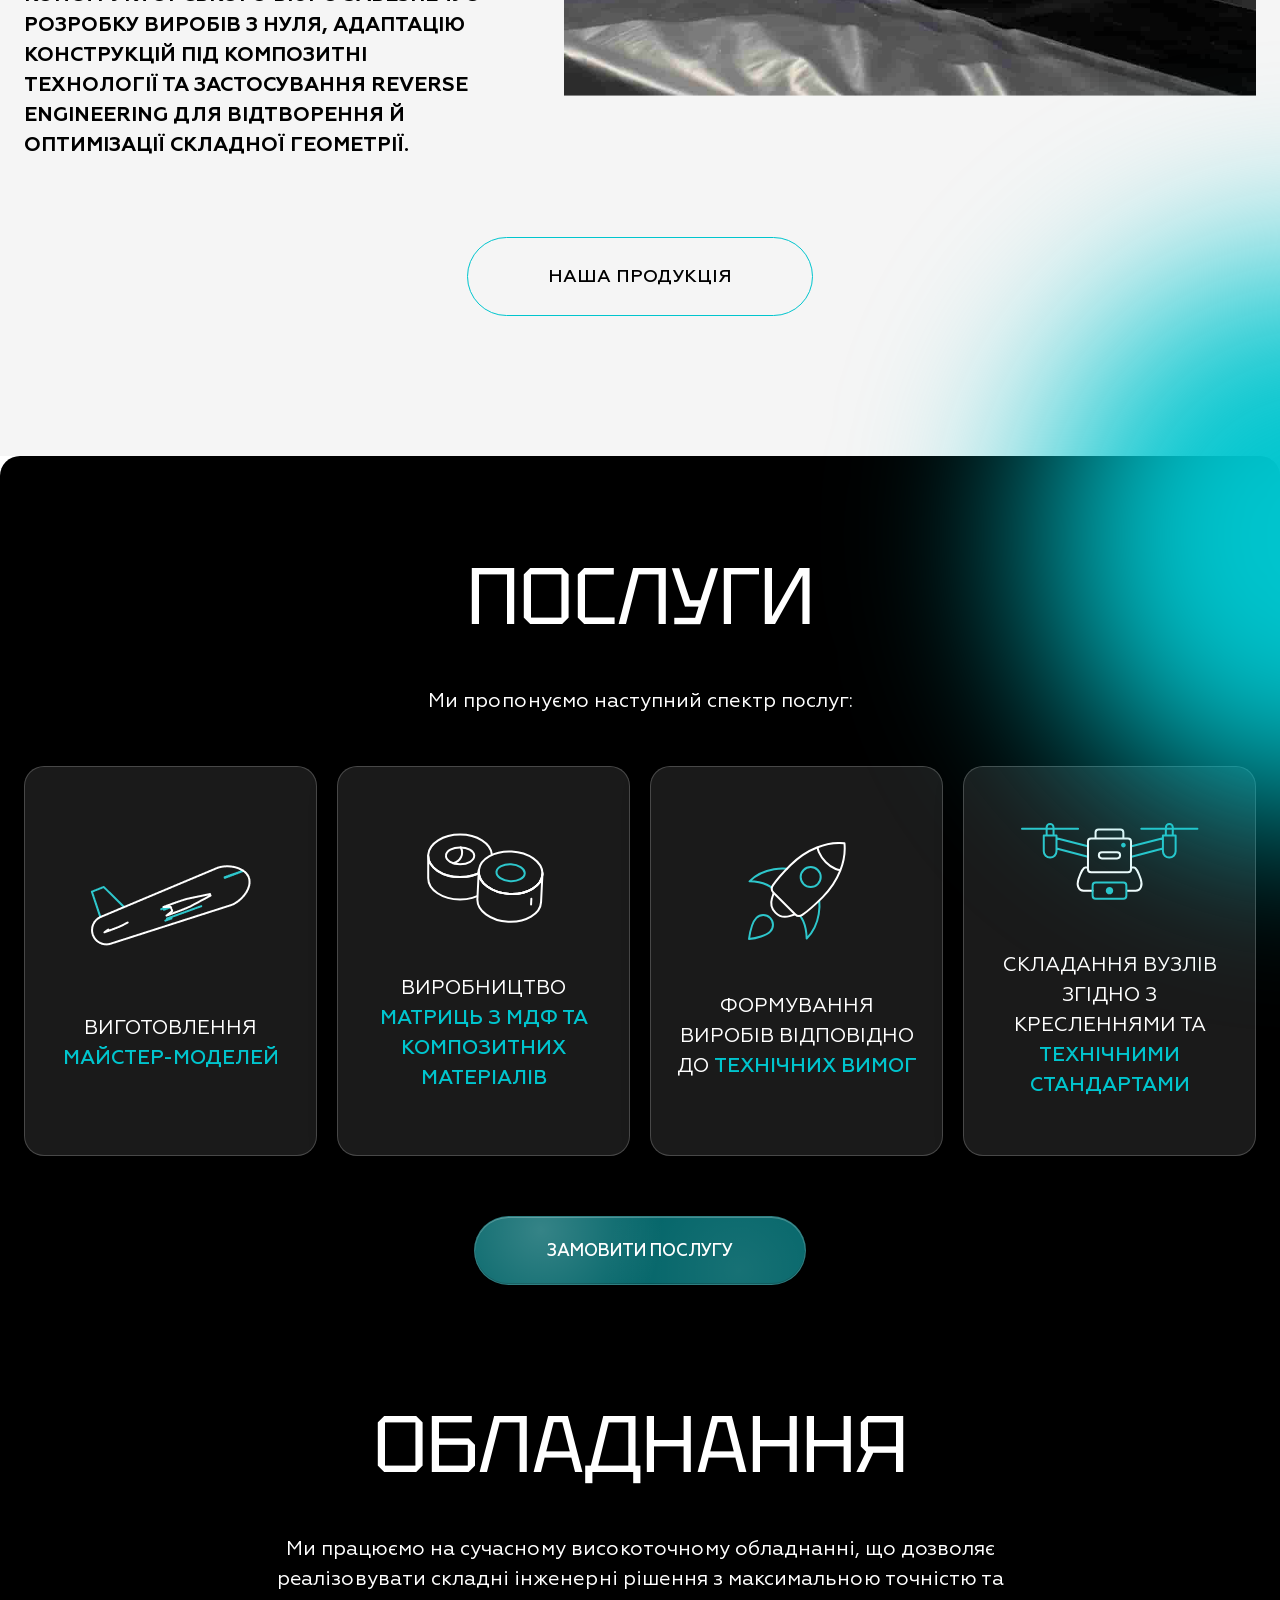
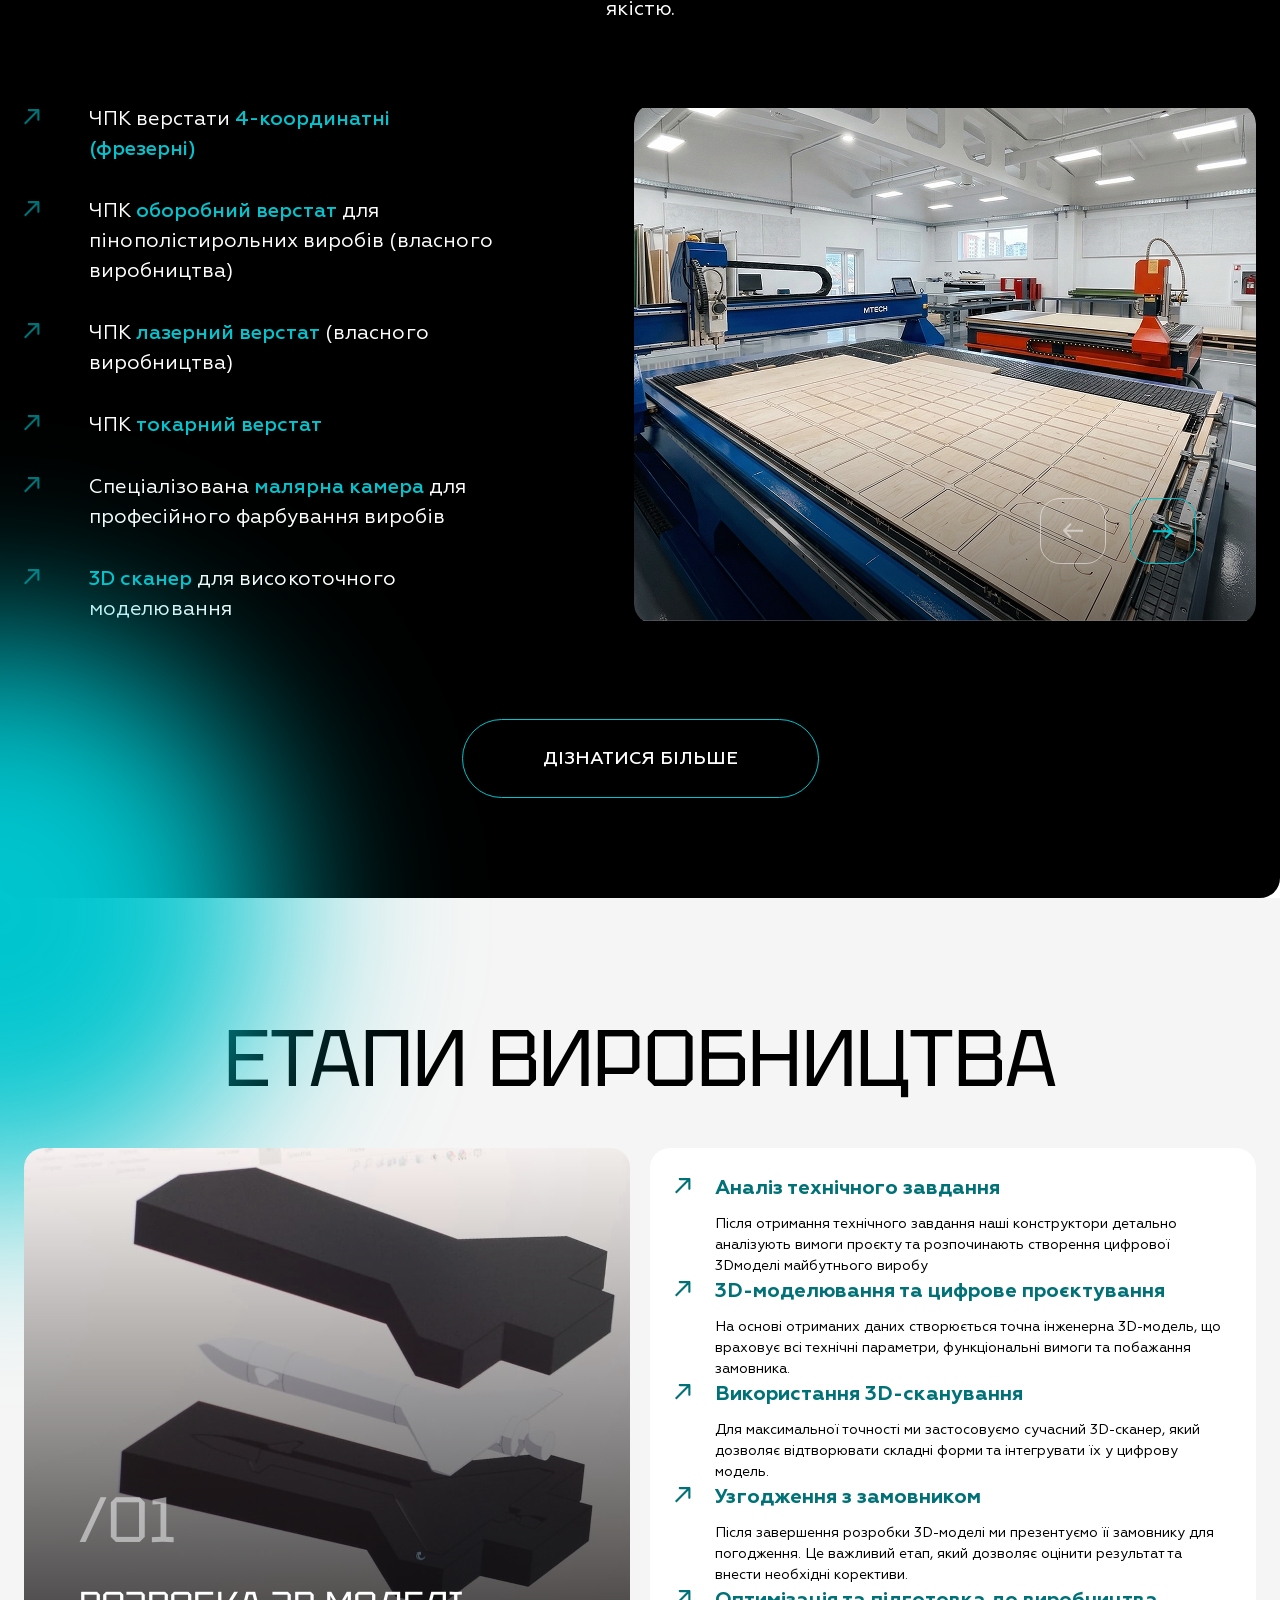
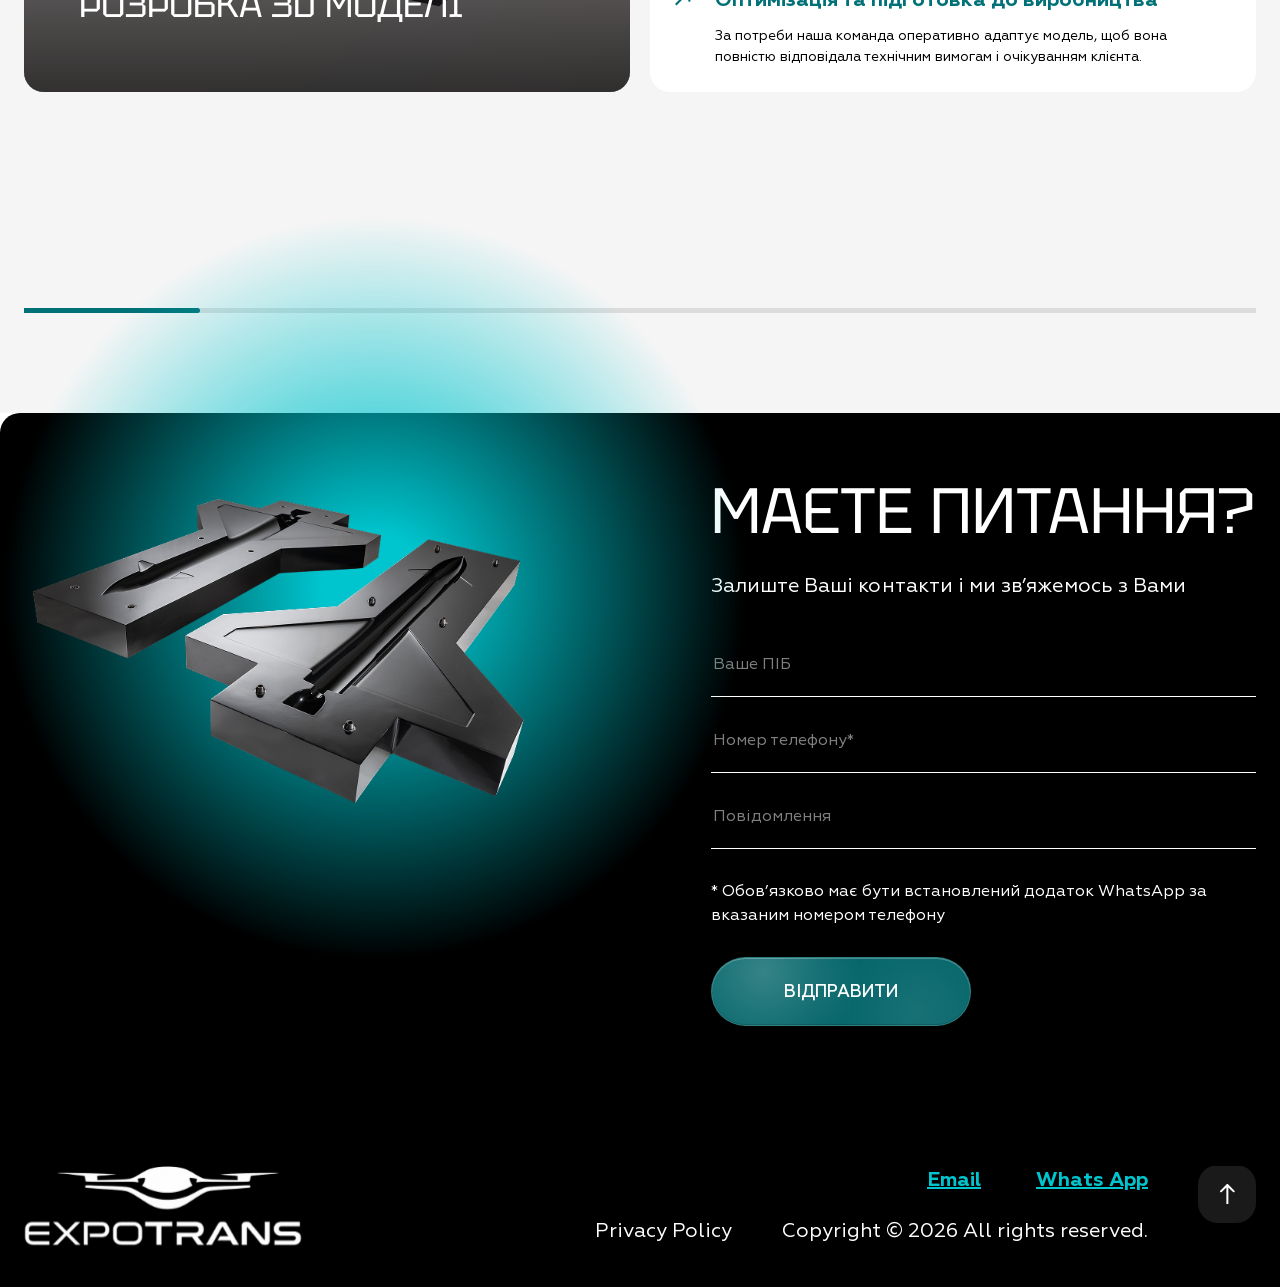
==== commit a659886a: "Expotrans" ====
--- a/index.html
+++ b/index.html
@@ -59,10 +59,10 @@
                 <a href="/"><img class="header-logo" src="./img/logo.svg" alt="logo"></a>
                 <nav class="nav" id="nav">
                     <div class="nav-box">
-                        <a class="nav-link" data-key="header_about" href="/#about">ПРО НАС</a>
-                        <a class="nav-link" data-key="header_services" href="/#services">ПОСЛУГИ</a>
-                        <a class="nav-link" data-key="header_stages" href="/#etaps">ЕТАПИ ВИРОБНИЦТВА</a>
-                        <a class="nav-link" data-key="header_contacts" href="/#contacts">КОНТАКТИ</a>
+                        <a class="nav-link" data-key="header_about" href="./index.html#about">ПРО НАС</a>
+                        <a class="nav-link" data-key="header_services" href="./index.html#services">ПОСЛУГИ</a>
+                        <a class="nav-link" data-key="header_stages" href="./index.html#etaps">ЕТАПИ ВИРОБНИЦТВА</a>
+                        <a class="nav-link" data-key="header_contacts" href="./index.html#contacts">КОНТАКТИ</a>
                     </div>
                     <div class="nav-mob-btns">
 
--- a/css/main.css
+++ b/css/main.css
@@ -1352,6 +1352,7 @@
   left: 50%;
   transform: translate(-50%, -50%);
   display: block;
+  width: 160%;
 }
 .about-text {
   margin-top: 30px;
